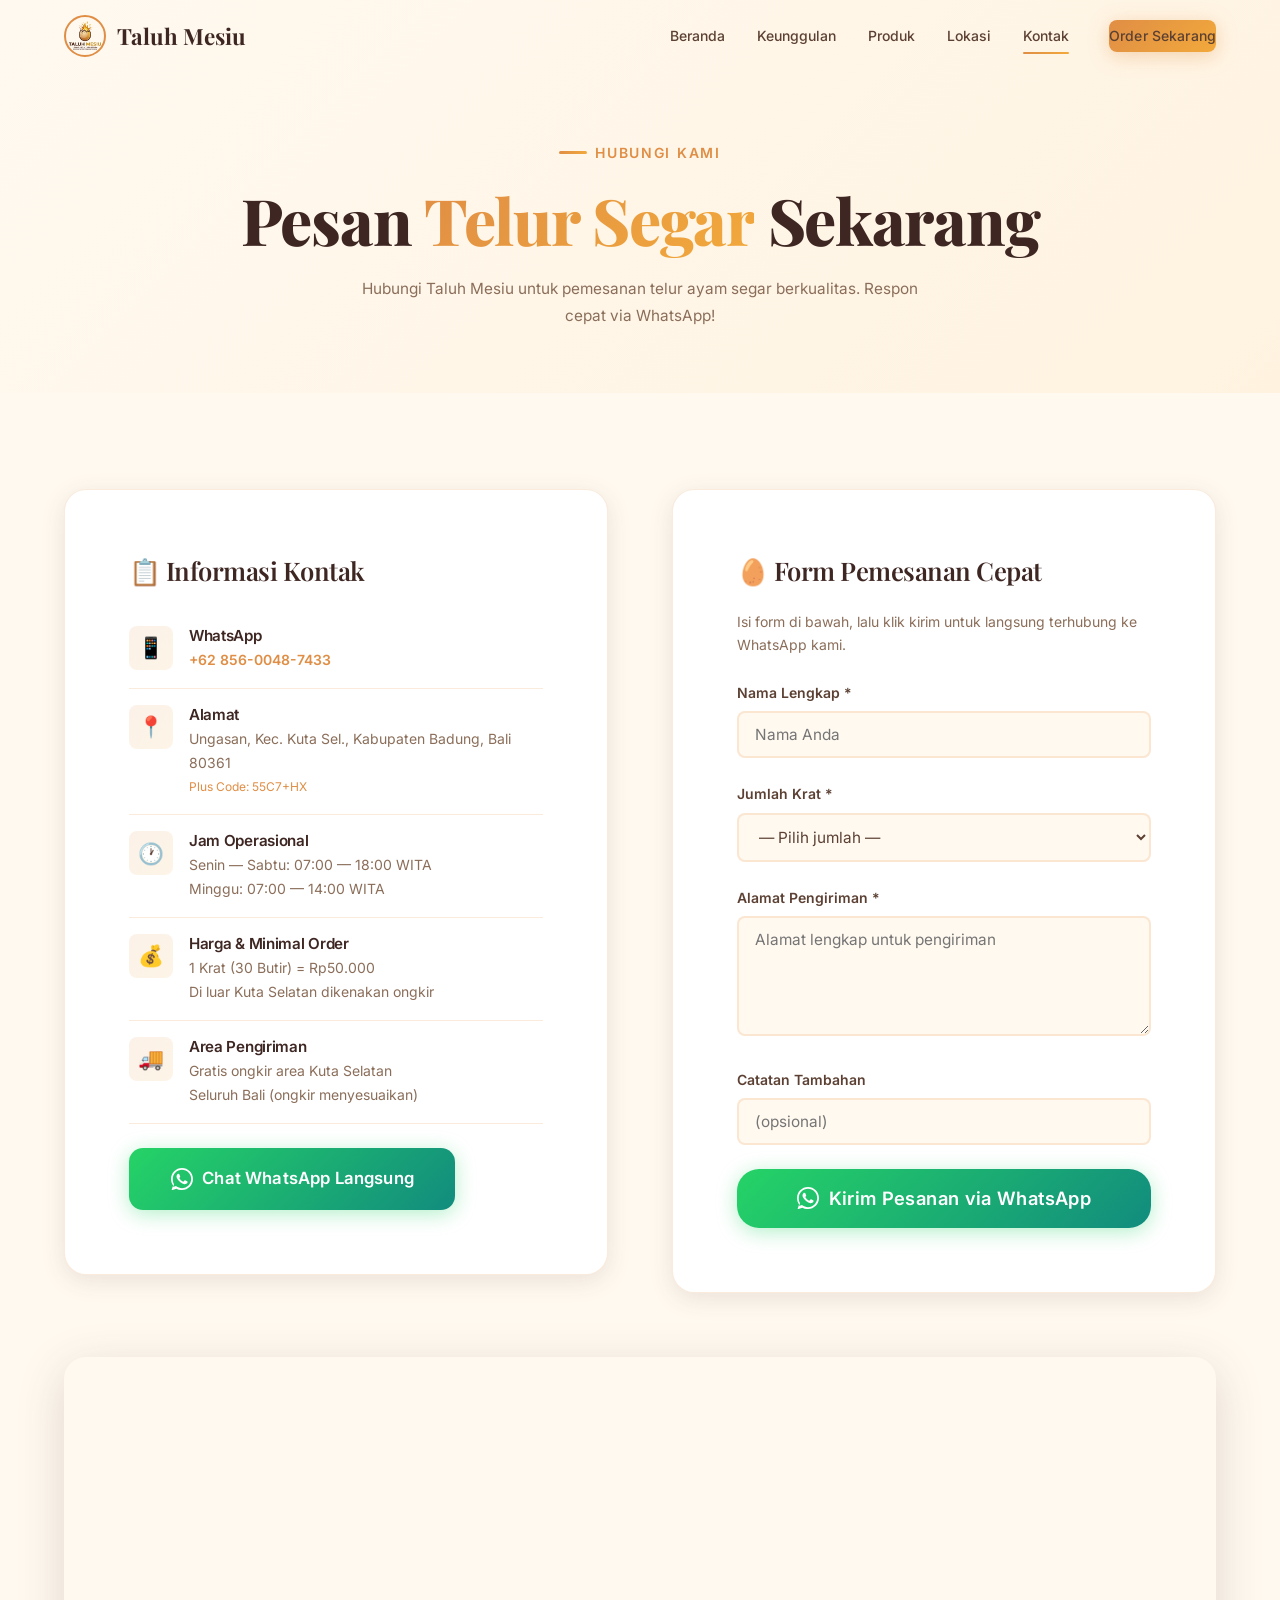
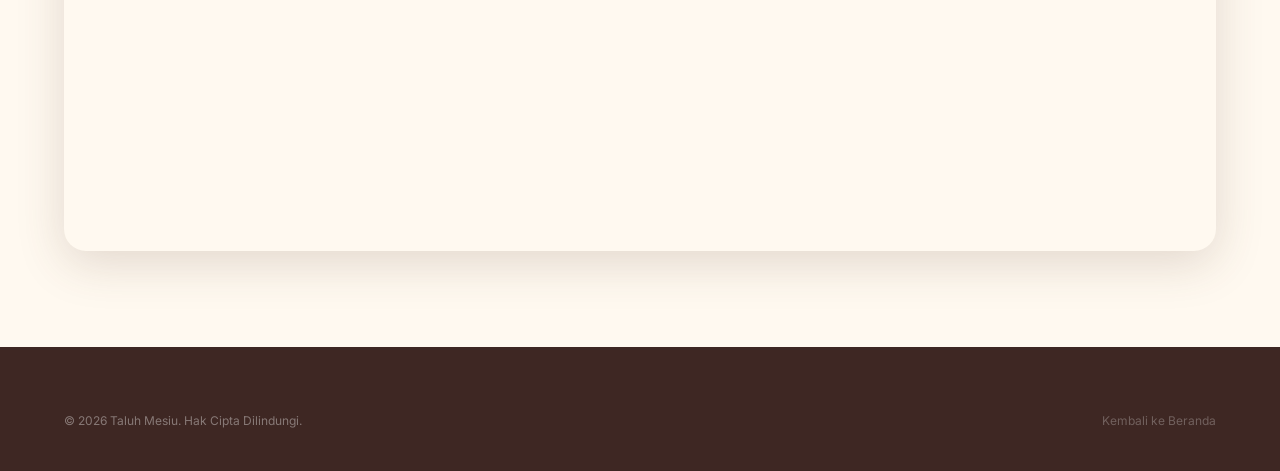
==== public/template/contact_page.html @ 2883cbcc "first commit" ====
<!DOCTYPE html>
<html lang="id" dir="ltr">

<head>
    <meta charset="UTF-8">
    <meta name="viewport" content="width=device-width, initial-scale=1.0">
    <meta http-equiv="X-UA-Compatible" content="IE=edge">

    <title>Kontak Taluh Mesiu — Pesan Telur Segar via WhatsApp | Ungasan, Bali</title>
    <meta name="description"
        content="Hubungi Taluh Mesiu untuk pemesanan telur ayam segar di Ungasan, Kuta Selatan, Bali. Pesan via WhatsApp +62 856-0048-7433. Minimal 1 krat (30 butir) Rp50.000.">
    <meta name="robots" content="index, follow">
    <link rel="canonical" href="https://taluhmesiu.com/public/template/contact_page.html">

    <meta property="og:title" content="Kontak Taluh Mesiu — Pesan Telur Segar via WhatsApp">
    <meta property="og:description"
        content="Hubungi kami via WhatsApp untuk pesan telur segar berkualitas. +62 856-0048-7433.">
    <meta property="og:type" content="website">
    <meta property="og:url" content="https://taluhmesiu.com/public/template/contact_page.html">

    <link rel="icon" type="image/webp" href="../webp/icon_web.webp">
    <link rel="preconnect" href="https://fonts.googleapis.com">
    <link rel="preconnect" href="https://fonts.gstatic.com" crossorigin>
    <link
        href="https://fonts.googleapis.com/css2?family=Inter:wght@400;500;600;700&family=Playfair+Display:wght@600;700;800&display=swap"
        rel="stylesheet">
    <link rel="stylesheet" href="../static/css/style.css">

    <!-- Extra styles for contact page -->
    <style>
        .contact-hero {
            padding: calc(var(--nav-height) + var(--sp-xl)) 0 var(--sp-xl);
            background: linear-gradient(135deg, var(--clr-bg) 0%, var(--clr-bg-alt) 100%);
            text-align: center;
        }

        .contact-grid {
            display: grid;
            grid-template-columns: 1fr 1fr;
            gap: var(--sp-xl);
            align-items: start;
        }

        .contact-card {
            background: var(--clr-white);
            border-radius: var(--radius-lg);
            padding: var(--sp-xl);
            box-shadow: var(--shadow-md);
            border: 1px solid var(--clr-divider);
        }

        .contact-card h3 {
            margin-bottom: var(--sp-md);
            display: flex;
            align-items: center;
            gap: 0.6rem;
        }

        .contact-item {
            display: flex;
            align-items: flex-start;
            gap: var(--sp-sm);
            padding: var(--sp-sm) 0;
            border-bottom: 1px solid var(--clr-divider);
        }

        .contact-item:last-child {
            border-bottom: none;
        }

        .contact-item .ci-icon {
            width: 44px;
            height: 44px;
            border-radius: var(--radius-sm);
            background: linear-gradient(135deg, rgba(224, 142, 69, 0.12), rgba(242, 169, 59, 0.12));
            display: flex;
            align-items: center;
            justify-content: center;
            font-size: 1.3rem;
            flex-shrink: 0;
        }

        .contact-item h4 {
            font-family: var(--ff-body);
            font-size: 0.95rem;
            font-weight: 600;
            margin-bottom: 0.2rem;
        }

        .contact-item p {
            font-size: var(--fs-small);
            color: var(--clr-text-light);
            margin-bottom: 0;
        }

        .contact-form-card {
            background: var(--clr-white);
            border-radius: var(--radius-lg);
            padding: var(--sp-xl);
            box-shadow: var(--shadow-md);
            border: 1px solid var(--clr-divider);
        }

        .form-group {
            margin-bottom: var(--sp-md);
        }

        .form-group label {
            display: block;
            font-weight: 600;
            font-size: var(--fs-small);
            margin-bottom: 0.4rem;
            color: var(--clr-text);
        }

        .form-group input,
        .form-group textarea,
        .form-group select {
            width: 100%;
            padding: 0.75rem 1rem;
            border: 2px solid var(--clr-divider);
            border-radius: var(--radius-sm);
            font-family: var(--ff-body);
            font-size: var(--fs-body);
            color: var(--clr-text);
            background: var(--clr-bg);
            transition: border-color var(--transition-fast);
            outline: none;
        }

        .form-group input:focus,
        .form-group textarea:focus,
        .form-group select:focus {
            border-color: var(--clr-primary);
            box-shadow: 0 0 0 3px rgba(224, 142, 69, 0.15);
        }

        .form-group textarea {
            resize: vertical;
            min-height: 120px;
        }

        /* Honeypot field (anti-spam) */
        .hp-field {
            display: none !important;
        }

        .contact-map-full {
            margin-top: var(--sp-xl);
            border-radius: var(--radius-lg);
            overflow: hidden;
            box-shadow: var(--shadow-lg);
            aspect-ratio: 21 / 9;
        }

        .contact-map-full iframe {
            width: 100%;
            height: 100%;
            border: none;
        }

        @media (max-width: 768px) {
            .contact-grid {
                grid-template-columns: 1fr;
            }

            .contact-map-full {
                aspect-ratio: 16 / 9;
            }
        }
    </style>

    <script type="application/ld+json">
  {
    "@context": "https://schema.org",
    "@type": "ContactPage",
    "name": "Kontak Taluh Mesiu",
    "description": "Halaman kontak untuk pemesanan telur ayam segar dari Taluh Mesiu, Ungasan, Bali.",
    "url": "https://taluhmesiu.com/public/template/contact_page.html",
    "mainEntity": {
      "@type": "Store",
      "name": "Taluh Mesiu",
      "telephone": "+6285600487433",
      "address": {
        "@type": "PostalAddress",
        "streetAddress": "Ungasan",
        "addressLocality": "Kuta Selatan",
        "addressRegion": "Bali",
        "postalCode": "80361",
        "addressCountry": "ID"
      }
    }
  }
  </script>
</head>

<body>

    <!-- ===== NAVIGATION ===== -->
    <nav class="navbar scrolled" id="navbar" aria-label="Navigasi utama">
        <div class="nav-inner">
            <a href="../../index.html" class="nav-brand" aria-label="Taluh Mesiu - Halaman Utama">
                <img src="../webp/icon_logo.webp" alt="Logo Taluh Mesiu" width="42" height="42" loading="eager">
                <span>Taluh Mesiu</span>
            </a>

            <div class="nav-links" id="nav-links" role="menubar">
                <a href="../../index.html" role="menuitem">Beranda</a>
                <a href="../../index.html#keunggulan" role="menuitem">Keunggulan</a>
                <a href="../../index.html#produk" role="menuitem">Produk</a>
                <a href="../../index.html#lokasi" role="menuitem">Lokasi</a>
                <a href="contact_page.html" class="active" role="menuitem">Kontak</a>
                <a href="https://wa.me/6285600487433?text=Halo%20Taluh%20Mesiu%2C%20saya%20mau%20pesan%20telur"
                    target="_blank" rel="noopener noreferrer" class="btn btn-primary btn-sm nav-cta" role="menuitem">
                    Order Sekarang
                </a>
            </div>

            <button class="nav-toggle" id="nav-toggle" aria-label="Toggle menu navigasi" aria-expanded="false">
                <span></span><span></span><span></span>
            </button>
        </div>
    </nav>

    <main>
        <!-- Contact Hero -->
        <section class="contact-hero" aria-labelledby="contact-heading">
            <div class="container">
                <span class="section-label">Hubungi Kami</span>
                <h1 id="contact-heading">Pesan <span class="text-gradient">Telur Segar</span> Sekarang</h1>
                <p style="max-width:560px;margin:var(--sp-sm) auto 0;color:var(--clr-text-light);">Hubungi Taluh Mesiu
                    untuk pemesanan telur ayam segar berkualitas. Respon cepat via WhatsApp!</p>
            </div>
        </section>

        <!-- Contact Content -->
        <section class="section-padding" aria-label="Informasi kontak dan formulir">
            <div class="container">
                <div class="contact-grid">
                    <!-- Info Card -->
                    <div class="contact-card reveal" id="contact-info-card">
                        <h3>📋 Informasi Kontak</h3>

                        <div class="contact-item">
                            <div class="ci-icon" aria-hidden="true">📱</div>
                            <div>
                                <h4>WhatsApp</h4>
                                <p><a href="https://wa.me/6285600487433" target="_blank" rel="noopener noreferrer"
                                        style="color:var(--clr-primary);font-weight:600;">+62 856-0048-7433</a></p>
                            </div>
                        </div>

                        <div class="contact-item">
                            <div class="ci-icon" aria-hidden="true">📍</div>
                            <div>
                                <h4>Alamat</h4>
                                <p>Ungasan, Kec. Kuta Sel., Kabupaten Badung, Bali 80361<br><span
                                        style="font-size:var(--fs-xs);color:var(--clr-primary);">Plus Code:
                                        55C7+HX</span></p>
                            </div>
                        </div>

                        <div class="contact-item">
                            <div class="ci-icon" aria-hidden="true">🕐</div>
                            <div>
                                <h4>Jam Operasional</h4>
                                <p>Senin — Sabtu: 07:00 — 18:00 WITA<br>Minggu: 07:00 — 14:00 WITA</p>
                            </div>
                        </div>

                        <div class="contact-item">
                            <div class="ci-icon" aria-hidden="true">💰</div>
                            <div>
                                <h4>Harga & Minimal Order</h4>
                                <p>1 Krat (30 Butir) = Rp50.000<br>Di luar Kuta Selatan dikenakan ongkir</p>
                            </div>
                        </div>

                        <div class="contact-item">
                            <div class="ci-icon" aria-hidden="true">🚚</div>
                            <div>
                                <h4>Area Pengiriman</h4>
                                <p>Gratis ongkir area Kuta Selatan<br>Seluruh Bali (ongkir menyesuaikan)</p>
                            </div>
                        </div>

                        <div style="margin-top:var(--sp-md);">
                            <a href="https://wa.me/6285600487433?text=Halo%20Taluh%20Mesiu%2C%20saya%20mau%20pesan%20telur.%20Bisa%20info%20ketersediaan%3F"
                                class="btn btn-wa" target="_blank" rel="noopener noreferrer" style="width:100;"
                                id="cta-contact-wa">
                                <svg xmlns="http://www.w3.org/2000/svg" viewBox="0 0 24 24" width="20" height="20"
                                    fill="currentColor" aria-hidden="true">
                                    <path
                                        d="M17.472 14.382c-.297-.149-1.758-.867-2.03-.967-.273-.099-.471-.148-.67.15-.197.297-.767.966-.94 1.164-.173.199-.347.223-.644.075-.297-.15-1.255-.463-2.39-1.475-.883-.788-1.48-1.761-1.653-2.059-.173-.297-.018-.458.13-.606.134-.133.298-.347.446-.52.149-.174.198-.298.298-.497.099-.198.05-.371-.025-.52-.075-.149-.669-1.612-.916-2.207-.242-.579-.487-.5-.669-.51-.173-.008-.371-.01-.57-.01-.198 0-.52.074-.792.372-.272.297-1.04 1.016-1.04 2.479 0 1.462 1.065 2.875 1.213 3.074.149.198 2.096 3.2 5.077 4.487.709.306 1.262.489 1.694.625.712.227 1.36.195 1.871.118.571-.085 1.758-.719 2.006-1.413.248-.694.248-1.289.173-1.413-.074-.124-.272-.198-.57-.347z" />
                                    <path
                                        d="M12 0C5.373 0 0 5.373 0 12c0 2.625.846 5.059 2.284 7.034L.789 23.492a.5.5 0 00.607.607l4.458-1.495A11.952 11.952 0 0012 24c6.627 0 12-5.373 12-12S18.627 0 12 0zm0 22c-2.317 0-4.458-.756-6.195-2.034l-.435-.33-3.1 1.04 1.04-3.1-.33-.435A9.963 9.963 0 012 12C2 6.477 6.477 2 12 2s10 4.477 10 10-4.477 10-10 10z" />
                                </svg>
                                Chat WhatsApp Langsung
                            </a>
                        </div>
                    </div>

                    <!-- Order Form Card -->
                    <div class="contact-form-card reveal" id="contact-form-card">
                        <h3 style="display:flex;align-items:center;gap:0.6rem;margin-bottom:var(--sp-md);">🥚 Form
                            Pemesanan Cepat</h3>
                        <p style="font-size:var(--fs-small);color:var(--clr-text-light);margin-bottom:var(--sp-md);">Isi
                            form di bawah, lalu klik kirim untuk langsung terhubung ke WhatsApp kami.</p>

                        <form id="order-form" novalidate>
                            <div class="form-group">
                                <label for="nama">Nama Lengkap *</label>
                                <input type="text" id="nama" name="nama" required placeholder="Nama Anda"
                                    autocomplete="name" maxlength="100">
                            </div>

                            <div class="form-group">
                                <label for="jumlah">Jumlah Krat *</label>
                                <select id="jumlah" name="jumlah" required>
                                    <option value="">— Pilih jumlah —</option>
                                    <option value="1 Krat (30 butir) - Rp50.000">1 Krat (30 butir) — Rp50.000</option>
                                    <option value="2 Krat (60 butir) - Rp100.000">2 Krat (60 butir) — Rp100.000</option>
                                    <option value="3 Krat (90 butir) - Rp150.000">3 Krat (90 butir) — Rp150.000</option>
                                    <option value="5 Krat (150 butir) - Rp250.000">5 Krat (150 butir) — Rp250.000
                                    </option>
                                    <option value="10+ Krat (Grosir)">10+ Krat (Grosir) — Hubungi untuk harga</option>
                                </select>
                            </div>

                            <div class="form-group">
                                <label for="alamat">Alamat Pengiriman *</label>
                                <textarea id="alamat" name="alamat" required
                                    placeholder="Alamat lengkap untuk pengiriman" maxlength="500"></textarea>
                            </div>

                            <div class="form-group">
                                <label for="catatan">Catatan Tambahan</label>
                                <input type="text" id="catatan" name="catatan" placeholder="(opsional)" maxlength="200">
                            </div>

                            <!-- Honeypot anti-spam -->
                            <div class="hp-field" aria-hidden="true">
                                <label for="website">Website</label>
                                <input type="text" id="website" name="website" tabindex="-1" autocomplete="off">
                            </div>

                            <button type="submit" class="btn btn-wa btn-lg" style="width:100%;" id="cta-form-submit">
                                <svg xmlns="http://www.w3.org/2000/svg" viewBox="0 0 24 24" width="20" height="20"
                                    fill="currentColor" aria-hidden="true">
                                    <path
                                        d="M17.472 14.382c-.297-.149-1.758-.867-2.03-.967-.273-.099-.471-.148-.67.15-.197.297-.767.966-.94 1.164-.173.199-.347.223-.644.075-.297-.15-1.255-.463-2.39-1.475-.883-.788-1.48-1.761-1.653-2.059-.173-.297-.018-.458.13-.606.134-.133.298-.347.446-.52.149-.174.198-.298.298-.497.099-.198.05-.371-.025-.52-.075-.149-.669-1.612-.916-2.207-.242-.579-.487-.5-.669-.51-.173-.008-.371-.01-.57-.01-.198 0-.52.074-.792.372-.272.297-1.04 1.016-1.04 2.479 0 1.462 1.065 2.875 1.213 3.074.149.198 2.096 3.2 5.077 4.487.709.306 1.262.489 1.694.625.712.227 1.36.195 1.871.118.571-.085 1.758-.719 2.006-1.413.248-.694.248-1.289.173-1.413-.074-.124-.272-.198-.57-.347z" />
                                    <path
                                        d="M12 0C5.373 0 0 5.373 0 12c0 2.625.846 5.059 2.284 7.034L.789 23.492a.5.5 0 00.607.607l4.458-1.495A11.952 11.952 0 0012 24c6.627 0 12-5.373 12-12S18.627 0 12 0zm0 22c-2.317 0-4.458-.756-6.195-2.034l-.435-.33-3.1 1.04 1.04-3.1-.33-.435A9.963 9.963 0 012 12C2 6.477 6.477 2 12 2s10 4.477 10 10-4.477 10-10 10z" />
                                </svg>
                                Kirim Pesanan via WhatsApp
                            </button>
                        </form>
                    </div>
                </div>

                <!-- Full-width Map -->
                <div class="contact-map-full reveal" id="contact-map">
                    <iframe
                        src="https://maps.google.com/maps?q=-8.828573070063971,115.16494412948704&z=17&ie=UTF8&iwloc=B&output=embed"
                        width="100%" height="400" style="border:0;" allowfullscreen="" loading="lazy"
                        referrerpolicy="no-referrer-when-downgrade" title="Peta lokasi Taluh Mesiu di Ungasan, Bali">
                    </iframe>
                </div>
            </div>
        </section>
    </main>

    <!-- Footer -->
    <footer class="footer" role="contentinfo">
        <div class="container">
            <div class="footer-bottom" style="border-top:none;padding-top:0;">
                <span>&copy; <span id="current-year">2026</span> Taluh Mesiu. Hak Cipta Dilindungi.</span>
                <span><a href="../../index.html" style="opacity:0.7;">Kembali ke Beranda</a></span>
            </div>
        </div>
    </footer>

    <!-- Back to Top -->
    <button class="back-to-top" id="back-to-top" aria-label="Kembali ke atas">↑</button>

    <!-- Scripts -->
    <script src="../static/js/main.js" defer></script>
    <script>
        // Contact Form → WhatsApp message builder
        document.addEventListener('DOMContentLoaded', () => {
            const form = document.getElementById('order-form');
            if (form) {
                form.addEventListener('submit', (e) => {
                    e.preventDefault();

                    // Honeypot check
                    const hp = document.getElementById('website');
                    if (hp && hp.value) return;

                    const nama = document.getElementById('nama');
                    const jumlah = document.getElementById('jumlah');
                    const alamat = document.getElementById('alamat');
                    const catatan = document.getElementById('catatan');

                    // Basic validation using textContent-safe values
                    if (!nama.value.trim() || !jumlah.value || !alamat.value.trim()) {
                        alert('Mohon lengkapi semua field yang bertanda *');
                        return;
                    }

                    // Sanitize: strip HTML tags
                    const sanitize = (str) => str.replace(/<[^>]*>/g, '').trim();

                    const message = [
                        `Halo Taluh Mesiu! Saya ingin pesan telur:`,
                        ``,
                        `📋 *Nama:* ${sanitize(nama.value)}`,
                        `📦 *Jumlah:* ${sanitize(jumlah.value)}`,
                        `📍 *Alamat:* ${sanitize(alamat.value)}`,
                        catatan.value.trim() ? `📝 *Catatan:* ${sanitize(catatan.value)}` : '',
                        ``,
                        `Mohon konfirmasi ketersediaan dan total biayanya. Terima kasih! 🙏`
                    ].filter(Boolean).join('\n');

                    const waUrl = `https://wa.me/6285600487433?text=${encodeURIComponent(message)}`;
                    window.open(waUrl, '_blank', 'noopener,noreferrer');
                });
            }
        });
    </script>
</body>

</html>
---- public/static/css/style.css ----
/* ============================================
   TALUH MESIU — Design System & Global Styles
   Warm & Appetizing Palette
   ============================================ */

/* ---------- CSS Custom Properties ---------- */
:root {
    /* Primary Palette */
    --clr-primary: #E08E45;
    --clr-primary-dark: #C47A38;
    --clr-primary-light: #F0A85E;
    --clr-accent: #F2A93B;
    --clr-accent-glow: #FFD36E;
    --clr-text: #5C4033;
    --clr-text-light: #8B6E5A;
    --clr-bg: #FFF9F0;
    --clr-bg-alt: #FFF3E0;
    --clr-white: #FFFFFF;
    --clr-dark: #3E2723;
    --clr-success: #66BB6A;
    --clr-overlay: rgba(62, 39, 35, 0.55);
    --clr-glass: rgba(255, 249, 240, 0.72);
    --clr-glass-border: rgba(224, 142, 69, 0.22);
    --clr-shadow: rgba(92, 64, 51, 0.12);
    --clr-divider: rgba(224, 142, 69, 0.18);

    /* Typography */
    --ff-heading: 'Playfair Display', 'Georgia', serif;
    --ff-body: 'Inter', 'Segoe UI', system-ui, sans-serif;
    --fs-hero: clamp(2.4rem, 5vw, 4.2rem);
    --fs-h2: clamp(1.8rem, 3.5vw, 2.8rem);
    --fs-h3: clamp(1.2rem, 2vw, 1.6rem);
    --fs-body: clamp(0.95rem, 1.2vw, 1.1rem);
    --fs-small: 0.875rem;
    --fs-xs: 0.75rem;

    /* Spacing */
    --sp-xs: 0.5rem;
    --sp-sm: 1rem;
    --sp-md: 1.5rem;
    --sp-lg: 2.5rem;
    --sp-xl: 4rem;
    --sp-2xl: 6rem;

    /* Border Radius */
    --radius-sm: 8px;
    --radius-md: 14px;
    --radius-lg: 22px;
    --radius-full: 50%;

    /* Transitions */
    --ease-out: cubic-bezier(0.22, 1, 0.36, 1);
    --ease-bounce: cubic-bezier(0.34, 1.56, 0.64, 1);
    --transition-fast: 220ms var(--ease-out);
    --transition-normal: 380ms var(--ease-out);
    --transition-slow: 600ms var(--ease-out);

    /* Shadows */
    --shadow-sm: 0 2px 8px var(--clr-shadow);
    --shadow-md: 0 6px 24px var(--clr-shadow);
    --shadow-lg: 0 12px 48px rgba(92, 64, 51, 0.18);
    --shadow-glow: 0 0 30px rgba(242, 169, 59, 0.25);

    /* Layout */
    --max-width: 1200px;
    --nav-height: 72px;
}

/* ---------- Reset & Base ---------- */
*,
*::before,
*::after {
    box-sizing: border-box;
    margin: 0;
    padding: 0;
}

html {
    scroll-behavior: smooth;
    -webkit-text-size-adjust: 100%;
    scroll-padding-top: var(--nav-height);
}

body {
    font-family: var(--ff-body);
    font-size: var(--fs-body);
    color: var(--clr-text);
    background: var(--clr-bg);
    line-height: 1.7;
    overflow-x: hidden;
    -webkit-font-smoothing: antialiased;
    -moz-osx-font-smoothing: grayscale;
}

img {
    max-width: 100%;
    height: auto;
    display: block;
}

a {
    color: inherit;
    text-decoration: none;
    transition: color var(--transition-fast);
}

ul,
ol {
    list-style: none;
}

/* ---------- Typography ---------- */
h1,
h2,
h3,
h4 {
    font-family: var(--ff-heading);
    color: var(--clr-dark);
    line-height: 1.25;
    letter-spacing: -0.02em;
}

h1 {
    font-size: var(--fs-hero);
    font-weight: 800;
}

h2 {
    font-size: var(--fs-h2);
    font-weight: 700;
}

h3 {
    font-size: var(--fs-h3);
    font-weight: 600;
}

p {
    margin-bottom: var(--sp-sm);
}

.text-gradient {
    background: linear-gradient(135deg, var(--clr-primary) 0%, var(--clr-accent) 100%);
    -webkit-background-clip: text;
    -webkit-text-fill-color: transparent;
    background-clip: text;
}

/* ---------- Utility ---------- */
.container {
    width: 100%;
    max-width: var(--max-width);
    margin: 0 auto;
    padding: 0 var(--sp-md);
}

.section-padding {
    padding: var(--sp-2xl) 0;
}

.section-label {
    display: inline-flex;
    align-items: center;
    gap: 0.5rem;
    font-size: var(--fs-small);
    font-weight: 600;
    color: var(--clr-primary);
    text-transform: uppercase;
    letter-spacing: 0.12em;
    margin-bottom: var(--sp-sm);
}

.section-label::before {
    content: '';
    display: inline-block;
    width: 28px;
    height: 3px;
    background: linear-gradient(90deg, var(--clr-primary), var(--clr-accent));
    border-radius: 4px;
}

.section-header {
    text-align: center;
    margin-bottom: var(--sp-xl);
}

.section-header p {
    max-width: 560px;
    margin: var(--sp-sm) auto 0;
    color: var(--clr-text-light);
    font-size: var(--fs-body);
}

.sr-only {
    position: absolute;
    width: 1px;
    height: 1px;
    overflow: hidden;
    clip: rect(0, 0, 0, 0);
    border: 0;
}

/* ---------- Buttons ---------- */
.btn {
    display: inline-flex;
    align-items: center;
    justify-content: center;
    gap: 0.6rem;
    font-family: var(--ff-body);
    font-size: var(--fs-body);
    font-weight: 600;
    border: none;
    border-radius: var(--radius-md);
    cursor: pointer;
    transition: all var(--transition-normal);
    padding: 0.9rem 2.2rem;
    position: relative;
    overflow: hidden;
    letter-spacing: 0.01em;
    text-align: center;
    -webkit-tap-highlight-color: transparent;
    user-select: none;
}

/* Shine overlay on hover */
.btn::after {
    content: '';
    position: absolute;
    inset: 0;
    background: linear-gradient(135deg, rgba(255, 255, 255, 0.22) 0%, transparent 50%);
    opacity: 0;
    transition: opacity var(--transition-fast);
}

.btn:hover::after {
    opacity: 1;
}

/* Ripple on click */
.btn::before {
    content: '';
    position: absolute;
    width: 0;
    height: 0;
    top: 50%;
    left: 50%;
    background: rgba(255, 255, 255, 0.25);
    border-radius: 50%;
    transform: translate(-50%, -50%);
    transition: width 0.5s ease, height 0.5s ease, opacity 0.5s ease;
    opacity: 0;
    pointer-events: none;
}

.btn:active::before {
    width: 300px;
    height: 300px;
    opacity: 1;
    transition: 0s;
}

/* Focus visible for accessibility */
.btn:focus-visible {
    outline: 3px solid var(--clr-accent-glow);
    outline-offset: 3px;
}

/* Icon bounce on hover */
.btn:hover svg,
.btn:hover .btn-icon {
    animation: btn-icon-bounce 0.4s var(--ease-bounce);
}

@keyframes btn-icon-bounce {
    0% {
        transform: scale(1);
    }

    40% {
        transform: scale(1.2);
    }

    100% {
        transform: scale(1);
    }
}

/* Primary */
.btn-primary {
    background: linear-gradient(135deg, var(--clr-primary) 0%, var(--clr-accent) 100%);
    color: var(--clr-white);
    box-shadow: 0 4px 20px rgba(224, 142, 69, 0.35);
}

.btn-primary:hover {
    transform: translateY(-3px) scale(1.02);
    box-shadow: 0 10px 36px rgba(224, 142, 69, 0.5);
    filter: brightness(1.05);
}

.btn-primary:active {
    transform: translateY(-1px) scale(0.98);
    box-shadow: 0 4px 16px rgba(224, 142, 69, 0.3);
}

/* Outline */
.btn-outline {
    background: transparent;
    color: var(--clr-primary);
    border: 2px solid var(--clr-primary);
}

.btn-outline:hover {
    background: var(--clr-primary);
    color: var(--clr-white);
    transform: translateY(-3px) scale(1.02);
    box-shadow: 0 8px 28px rgba(224, 142, 69, 0.3);
}

.btn-outline:active {
    transform: translateY(-1px) scale(0.98);
}

/* WhatsApp */
.btn-wa {
    background: linear-gradient(135deg, #25D366 0%, #128C7E 100%);
    color: var(--clr-white);
    box-shadow: 0 4px 20px rgba(37, 211, 102, 0.35);
    padding: 1.05rem 2.6rem;
    font-size: 1.05rem;
}

.btn-wa:hover {
    transform: translateY(-3px) scale(1.02);
    box-shadow: 0 10px 40px rgba(37, 211, 102, 0.5);
    filter: brightness(1.08);
}

.btn-wa:active {
    transform: translateY(-1px) scale(0.98);
    box-shadow: 0 4px 16px rgba(37, 211, 102, 0.3);
}

.btn-wa svg {
    width: 22px;
    height: 22px;
    flex-shrink: 0;
}

/* Google Maps / Directions */
.btn-maps {
    background: linear-gradient(135deg, #4285F4 0%, #34A853 100%);
    color: var(--clr-white);
    box-shadow: 0 4px 20px rgba(66, 133, 244, 0.3);
}

.btn-maps:hover {
    transform: translateY(-3px) scale(1.02);
    box-shadow: 0 10px 36px rgba(66, 133, 244, 0.45);
    filter: brightness(1.05);
}

.btn-maps:active {
    transform: translateY(-1px) scale(0.98);
}

/* Sizes */
.btn-sm {
    padding: 0.65rem 1.5rem;
    font-size: var(--fs-small);
    border-radius: var(--radius-sm);
}

.btn-lg {
    padding: 1.15rem 3rem;
    font-size: 1.15rem;
    border-radius: var(--radius-lg);
    letter-spacing: 0.02em;
}

/* ---------- Navigation ---------- */
.navbar {
    position: fixed;
    top: 0;
    left: 0;
    right: 0;
    height: var(--nav-height);
    z-index: 1000;
    transition: all var(--transition-normal);
}

.navbar.scrolled {
    background: var(--clr-glass);
    backdrop-filter: blur(16px) saturate(1.6);
    -webkit-backdrop-filter: blur(16px) saturate(1.6);
    box-shadow: 0 1px 12px var(--clr-shadow);
    border-bottom: 1px solid var(--clr-glass-border);
}

.nav-inner {
    display: flex;
    align-items: center;
    justify-content: space-between;
    height: 100%;
    max-width: var(--max-width);
    margin: 0 auto;
    padding: 0 var(--sp-md);
}

.nav-brand {
    display: flex;
    align-items: center;
    gap: 0.7rem;
    z-index: 1001;
}

.nav-brand img {
    width: 42px;
    height: 42px;
    border-radius: var(--radius-full);
    object-fit: cover;
    border: 2px solid var(--clr-primary);
}

.nav-brand span {
    font-family: var(--ff-heading);
    font-size: 1.4rem;
    font-weight: 700;
    color: var(--clr-dark);
}

.nav-links {
    display: flex;
    align-items: center;
    gap: 2rem;
}

.nav-links a {
    font-weight: 500;
    font-size: var(--fs-small);
    color: var(--clr-text);
    position: relative;
    padding: 0.25rem 0;
}

.nav-links a::after {
    content: '';
    position: absolute;
    bottom: -2px;
    left: 0;
    width: 0;
    height: 2px;
    background: linear-gradient(90deg, var(--clr-primary), var(--clr-accent));
    border-radius: 2px;
    transition: width var(--transition-normal);
}

.nav-links a:hover::after,
.nav-links a.active::after {
    width: 100%;
}

.nav-links a:hover {
    color: var(--clr-primary);
}

.nav-cta {
    margin-left: 0.5rem;
}

/* Mobile Nav Toggle */
.nav-toggle {
    display: none;
    flex-direction: column;
    gap: 5px;
    background: none;
    border: none;
    cursor: pointer;
    padding: 6px;
    z-index: 1001;
}

.nav-toggle span {
    display: block;
    width: 26px;
    height: 2.5px;
    background: var(--clr-dark);
    border-radius: 4px;
    transition: all var(--transition-fast);
    transform-origin: center;
}

.nav-toggle.active span:nth-child(1) {
    transform: rotate(45deg) translate(5px, 5px);
}

.nav-toggle.active span:nth-child(2) {
    opacity: 0;
}

.nav-toggle.active span:nth-child(3) {
    transform: rotate(-45deg) translate(5px, -5px);
}

/* ---------- Hero Section ---------- */
.hero {
    position: relative;
    min-height: 100vh;
    display: flex;
    align-items: center;
    overflow: hidden;
    background: linear-gradient(135deg, var(--clr-bg) 0%, var(--clr-bg-alt) 50%, #FFE8CC 100%);
}

.hero-bg-pattern {
    position: absolute;
    inset: 0;
    opacity: 0.04;
    background-image: radial-gradient(circle at 20% 30%, var(--clr-primary) 1px, transparent 1px),
        radial-gradient(circle at 80% 70%, var(--clr-accent) 1px, transparent 1px);
    background-size: 60px 60px, 80px 80px;
    pointer-events: none;
}

.hero-floating-egg {
    position: absolute;
    border-radius: var(--radius-full);
    background: linear-gradient(135deg, var(--clr-accent-glow) 0%, var(--clr-primary-light) 100%);
    opacity: 0.08;
    animation: float-egg 8s ease-in-out infinite;
    pointer-events: none;
}

.hero-floating-egg:nth-child(2) {
    width: 200px;
    height: 260px;
    top: 10%;
    right: 8%;
    animation-delay: -2s;
    animation-duration: 10s;
}

.hero-floating-egg:nth-child(3) {
    width: 120px;
    height: 160px;
    bottom: 15%;
    left: 5%;
    animation-delay: -4s;
    animation-duration: 12s;
}

@keyframes float-egg {

    0%,
    100% {
        transform: translateY(0) rotate(0deg);
    }

    33% {
        transform: translateY(-20px) rotate(3deg);
    }

    66% {
        transform: translateY(10px) rotate(-2deg);
    }
}

.hero .container {
    display: grid;
    grid-template-columns: 1fr 1fr;
    gap: var(--sp-xl);
    align-items: center;
    position: relative;
    z-index: 2;
    padding-top: var(--nav-height);
}

.hero-content {
    padding: var(--sp-lg) 0;
}

.hero-badge {
    display: inline-flex;
    align-items: center;
    gap: 0.5rem;
    background: var(--clr-glass);
    border: 1px solid var(--clr-glass-border);
    border-radius: 50px;
    padding: 0.45rem 1.2rem;
    font-size: var(--fs-small);
    font-weight: 500;
    color: var(--clr-primary-dark);
    margin-bottom: var(--sp-md);
    backdrop-filter: blur(8px);
    animation: fadeInUp 0.8s var(--ease-out) both;
}

.hero-badge .badge-dot {
    width: 8px;
    height: 8px;
    border-radius: 50%;
    background: var(--clr-success);
    animation: pulse-dot 2s ease-in-out infinite;
}

@keyframes pulse-dot {

    0%,
    100% {
        opacity: 1;
        transform: scale(1);
    }

    50% {
        opacity: 0.5;
        transform: scale(1.3);
    }
}

.hero h1 {
    margin-bottom: var(--sp-md);
    animation: fadeInUp 0.8s 0.1s var(--ease-out) both;
}

.hero-desc {
    font-size: 1.1rem;
    color: var(--clr-text-light);
    margin-bottom: var(--sp-lg);
    max-width: 480px;
    animation: fadeInUp 0.8s 0.2s var(--ease-out) both;
}

.hero-actions {
    display: flex;
    flex-wrap: wrap;
    gap: var(--sp-sm);
    margin-bottom: var(--sp-lg);
    animation: fadeInUp 0.8s 0.3s var(--ease-out) both;
}

.hero-stats {
    display: flex;
    gap: var(--sp-lg);
    animation: fadeInUp 0.8s 0.4s var(--ease-out) both;
}

.hero-stat {
    text-align: left;
}

.hero-stat .stat-number {
    font-family: var(--ff-heading);
    font-size: 1.8rem;
    font-weight: 800;
    color: var(--clr-primary);
    line-height: 1;
}

.hero-stat .stat-label {
    font-size: var(--fs-xs);
    color: var(--clr-text-light);
    text-transform: uppercase;
    letter-spacing: 0.08em;
    margin-top: 0.2rem;
}

/* Hero Image */
.hero-visual {
    position: relative;
    animation: fadeInRight 1s 0.3s var(--ease-out) both;
}

.hero-img-wrapper {
    position: relative;
    border-radius: var(--radius-lg);
    overflow: hidden;
    box-shadow: var(--shadow-lg);
}

.hero-img-wrapper::before {
    content: '';
    position: absolute;
    inset: 0;
    background: linear-gradient(180deg, transparent 60%, rgba(62, 39, 35, 0.15) 100%);
    z-index: 1;
    pointer-events: none;
}

.hero-img-wrapper img {
    width: 100%;
    aspect-ratio: 4 / 5;
    object-fit: cover;
    transition: transform var(--transition-slow);
}

.hero-img-wrapper:hover img {
    transform: scale(1.03);
}

.hero-img-badge {
    position: absolute;
    bottom: var(--sp-md);
    left: var(--sp-md);
    right: var(--sp-md);
    z-index: 2;
    background: var(--clr-glass);
    backdrop-filter: blur(12px);
    -webkit-backdrop-filter: blur(12px);
    border: 1px solid var(--clr-glass-border);
    border-radius: var(--radius-md);
    padding: var(--sp-sm) var(--sp-md);
    display: flex;
    align-items: center;
    gap: var(--sp-sm);
}

.hero-img-badge .badge-icon {
    width: 42px;
    height: 42px;
    border-radius: var(--radius-sm);
    background: linear-gradient(135deg, var(--clr-primary), var(--clr-accent));
    display: flex;
    align-items: center;
    justify-content: center;
    font-size: 1.3rem;
    flex-shrink: 0;
}

.hero-img-badge .badge-text {
    font-size: var(--fs-small);
    font-weight: 600;
    color: var(--clr-dark);
    line-height: 1.3;
}

.hero-img-badge .badge-text small {
    display: block;
    font-weight: 400;
    color: var(--clr-text-light);
    font-size: var(--fs-xs);
}

/* ---------- Keunggulan / Features Section ---------- */
.features {
    background: var(--clr-white);
    position: relative;
}

.features::before {
    content: '';
    position: absolute;
    top: 0;
    left: 0;
    right: 0;
    height: 1px;
    background: linear-gradient(90deg, transparent, var(--clr-divider), transparent);
}

.features-grid {
    display: grid;
    grid-template-columns: repeat(auto-fit, minmax(260px, 1fr));
    gap: var(--sp-lg);
}

.feature-card {
    position: relative;
    background: var(--clr-bg);
    border-radius: var(--radius-md);
    padding: var(--sp-lg);
    border: 1px solid transparent;
    transition: all var(--transition-normal);
    overflow: hidden;
}

.feature-card::before {
    content: '';
    position: absolute;
    top: 0;
    left: 0;
    right: 0;
    height: 3px;
    background: linear-gradient(90deg, var(--clr-primary), var(--clr-accent));
    transform: scaleX(0);
    transform-origin: left;
    transition: transform var(--transition-normal);
}

.feature-card:hover::before {
    transform: scaleX(1);
}

.feature-card:hover {
    border-color: var(--clr-glass-border);
    box-shadow: var(--shadow-md);
    transform: translateY(-4px);
}

.feature-icon {
    width: 56px;
    height: 56px;
    border-radius: var(--radius-sm);
    background: linear-gradient(135deg, rgba(224, 142, 69, 0.12) 0%, rgba(242, 169, 59, 0.12) 100%);
    display: flex;
    align-items: center;
    justify-content: center;
    font-size: 1.6rem;
    margin-bottom: var(--sp-md);
    transition: transform var(--transition-normal);
}

.feature-card:hover .feature-icon {
    transform: scale(1.1) rotate(-5deg);
}

.feature-card h3 {
    margin-bottom: var(--sp-xs);
    font-size: 1.15rem;
}

.feature-card p {
    color: var(--clr-text-light);
    font-size: var(--fs-small);
    margin-bottom: 0;
}

/* ---------- Produk / Product Section ---------- */
.products {
    background: linear-gradient(180deg, var(--clr-bg) 0%, var(--clr-bg-alt) 100%);
}

.product-showcase {
    display: grid;
    grid-template-columns: 1fr 1fr;
    gap: var(--sp-xl);
    align-items: center;
}

.product-image {
    position: relative;
    border-radius: var(--radius-lg);
    overflow: hidden;
    box-shadow: var(--shadow-lg);
}

.product-image img {
    width: 100%;
    aspect-ratio: 1 / 1;
    object-fit: cover;
    transition: transform var(--transition-slow);
}

.product-image:hover img {
    transform: scale(1.04);
}

.product-image .price-tag {
    position: absolute;
    top: var(--sp-md);
    right: var(--sp-md);
    background: linear-gradient(135deg, var(--clr-primary), var(--clr-accent));
    color: var(--clr-white);
    padding: 0.6rem 1.2rem;
    border-radius: 50px;
    font-weight: 700;
    font-size: 1rem;
    box-shadow: var(--shadow-md);
}

.product-details h2 {
    margin-bottom: var(--sp-md);
}

.product-info-list {
    margin: var(--sp-md) 0 var(--sp-lg);
}

.product-info-item {
    display: flex;
    align-items: flex-start;
    gap: var(--sp-sm);
    padding: var(--sp-sm) 0;
    border-bottom: 1px solid var(--clr-divider);
}

.product-info-item:last-child {
    border-bottom: none;
}

.product-info-item .info-icon {
    width: 36px;
    height: 36px;
    border-radius: var(--radius-sm);
    background: rgba(224, 142, 69, 0.1);
    display: flex;
    align-items: center;
    justify-content: center;
    font-size: 1.1rem;
    flex-shrink: 0;
    margin-top: 2px;
}

.product-info-item .info-text h3 {
    font-size: 0.95rem;
    font-family: var(--ff-body);
    font-weight: 600;
    margin-bottom: 0.15rem;
}

.product-info-item .info-text p {
    font-size: var(--fs-small);
    color: var(--clr-text-light);
    margin-bottom: 0;
}

/* Product Variants Grid */
.product-variants {
    display: grid;
    grid-template-columns: repeat(auto-fit, minmax(220px, 1fr));
    gap: var(--sp-md);
    margin-top: var(--sp-xl);
}

.variant-card {
    background: var(--clr-white);
    border-radius: var(--radius-md);
    padding: var(--sp-md);
    text-align: center;
    border: 1px solid var(--clr-divider);
    transition: all var(--transition-normal);
}

.variant-card:hover {
    border-color: var(--clr-primary);
    box-shadow: var(--shadow-md);
    transform: translateY(-3px);
}

.variant-card .variant-emoji {
    font-size: 2.4rem;
    margin-bottom: var(--sp-xs);
}

.variant-card h3 {
    font-size: 1.05rem;
    margin-bottom: 0.3rem;
}

.variant-card .variant-price {
    font-weight: 700;
    color: var(--clr-primary);
    font-size: 1.15rem;
}

.variant-card .variant-desc {
    font-size: var(--fs-xs);
    color: var(--clr-text-light);
    margin-top: 0.3rem;
    margin-bottom: 0;
}

/* ---------- Testimoni Section ---------- */
.testimonials {
    position: relative;
    background: var(--clr-dark);
    color: var(--clr-white);
    overflow: hidden;
}

.testimonials::before {
    content: '';
    position: absolute;
    inset: 0;
    background: url('../../../public/webp/testimonial_bg.png') center/cover no-repeat;
    opacity: 0.12;
    pointer-events: none;
}

.testimonials .section-header h2,
.testimonials .section-header p {
    color: var(--clr-white);
}

.testimonials .section-header p {
    opacity: 0.7;
}

.testimonials .section-label {
    color: var(--clr-accent-glow);
}

.testimonial-grid {
    display: grid;
    grid-template-columns: repeat(auto-fit, minmax(300px, 1fr));
    gap: var(--sp-md);
    position: relative;
    z-index: 2;
}

.testimonial-card {
    background: rgba(255, 255, 255, 0.08);
    backdrop-filter: blur(12px);
    -webkit-backdrop-filter: blur(12px);
    border: 1px solid rgba(255, 255, 255, 0.1);
    border-radius: var(--radius-md);
    padding: var(--sp-lg);
    transition: all var(--transition-normal);
}

.testimonial-card:hover {
    background: rgba(255, 255, 255, 0.12);
    transform: translateY(-3px);
}

.testimonial-stars {
    display: flex;
    gap: 3px;
    margin-bottom: var(--sp-sm);
    color: var(--clr-accent-glow);
    font-size: 1rem;
}

.testimonial-card blockquote {
    font-style: italic;
    font-size: var(--fs-body);
    line-height: 1.7;
    margin-bottom: var(--sp-md);
    color: rgba(255, 255, 255, 0.9);
}

.testimonial-author {
    display: flex;
    align-items: center;
    gap: var(--sp-sm);
}

.testimonial-avatar {
    width: 44px;
    height: 44px;
    border-radius: var(--radius-full);
    background: linear-gradient(135deg, var(--clr-primary), var(--clr-accent));
    display: flex;
    align-items: center;
    justify-content: center;
    font-size: 1.2rem;
    font-weight: 700;
    color: var(--clr-white);
    flex-shrink: 0;
}

.testimonial-author-info .author-name {
    font-weight: 600;
    font-size: var(--fs-small);
}

.testimonial-author-info .author-role {
    font-size: var(--fs-xs);
    opacity: 0.6;
}

/* ---------- Lokasi / Location Section ---------- */
.location {
    background: var(--clr-white);
}

.location-grid {
    display: grid;
    grid-template-columns: 1fr 1fr;
    gap: var(--sp-xl);
    align-items: start;
}

.map-wrapper {
    border-radius: var(--radius-lg);
    overflow: hidden;
    box-shadow: var(--shadow-lg);
    border: 3px solid var(--clr-bg);
    aspect-ratio: 4 / 3;
}

.map-wrapper iframe {
    width: 100%;
    height: 100%;
    border: none;
}

.location-info {
    padding: var(--sp-md) 0;
}

.location-info h2 {
    margin-bottom: var(--sp-md);
}

.location-detail {
    display: flex;
    align-items: flex-start;
    gap: var(--sp-sm);
    padding: var(--sp-sm) 0;
}

.location-detail .loc-icon {
    width: 40px;
    height: 40px;
    border-radius: var(--radius-sm);
    background: linear-gradient(135deg, rgba(224, 142, 69, 0.12), rgba(242, 169, 59, 0.12));
    display: flex;
    align-items: center;
    justify-content: center;
    font-size: 1.2rem;
    flex-shrink: 0;
}

.location-detail .loc-text h3 {
    font-family: var(--ff-body);
    font-weight: 600;
    font-size: 0.95rem;
    margin-bottom: 0.15rem;
}

.location-detail .loc-text p {
    font-size: var(--fs-small);
    color: var(--clr-text-light);
    margin-bottom: 0;
}

.location-hours {
    margin-top: var(--sp-md);
    background: var(--clr-bg);
    border-radius: var(--radius-md);
    padding: var(--sp-md);
}

.location-hours h3 {
    font-family: var(--ff-body);
    font-weight: 600;
    font-size: 1rem;
    margin-bottom: var(--sp-sm);
    display: flex;
    align-items: center;
    gap: 0.5rem;
}

.hours-row {
    display: flex;
    justify-content: space-between;
    padding: 0.4rem 0;
    font-size: var(--fs-small);
    border-bottom: 1px dashed var(--clr-divider);
}

.hours-row:last-child {
    border-bottom: none;
}

.hours-row .day {
    font-weight: 500;
}

.hours-row .time {
    color: var(--clr-text-light);
}

/* ---------- CTA Banner ---------- */
.cta-banner {
    background: linear-gradient(135deg, var(--clr-primary) 0%, var(--clr-accent) 50%, var(--clr-primary-dark) 100%);
    background-size: 200% 200%;
    animation: gradient-flow 6s ease infinite;
    text-align: center;
    color: var(--clr-white);
    padding: var(--sp-xl) 0;
    position: relative;
    overflow: hidden;
}

@keyframes gradient-flow {
    0% {
        background-position: 0% 50%;
    }

    50% {
        background-position: 100% 50%;
    }

    100% {
        background-position: 0% 50%;
    }
}

.cta-banner::before {
    content: '';
    position: absolute;
    inset: 0;
    background-image: radial-gradient(circle at 30% 50%, rgba(255, 255, 255, 0.1) 0%, transparent 50%);
    pointer-events: none;
}

.cta-banner h2 {
    color: var(--clr-white);
    margin-bottom: var(--sp-sm);
}

.cta-banner p {
    opacity: 0.9;
    max-width: 500px;
    margin: 0 auto var(--sp-lg);
}

.cta-banner .btn {
    background: var(--clr-white);
    color: var(--clr-primary-dark);
    font-weight: 700;
}

.cta-banner .btn:hover {
    transform: translateY(-3px);
    box-shadow: 0 8px 32px rgba(0, 0, 0, 0.2);
}

/* ---------- Footer ---------- */
.footer {
    background: var(--clr-dark);
    color: rgba(255, 255, 255, 0.75);
    padding: var(--sp-xl) 0 var(--sp-lg);
}

.footer-grid {
    display: grid;
    grid-template-columns: 2fr 1fr 1fr 1fr;
    gap: var(--sp-xl);
    margin-bottom: var(--sp-xl);
}

.footer-brand img {
    width: 48px;
    height: 48px;
    border-radius: var(--radius-full);
    border: 2px solid var(--clr-primary);
    margin-bottom: var(--sp-sm);
}

.footer-brand h3 {
    font-size: 1.3rem;
    color: var(--clr-white);
    margin-bottom: var(--sp-xs);
}

.footer-brand p {
    font-size: var(--fs-small);
    line-height: 1.6;
    opacity: 0.7;
}

.footer-col h4 {
    color: var(--clr-white);
    font-family: var(--ff-body);
    font-size: var(--fs-small);
    font-weight: 600;
    text-transform: uppercase;
    letter-spacing: 0.1em;
    margin-bottom: var(--sp-md);
}

.footer-col a {
    display: block;
    font-size: var(--fs-small);
    padding: 0.3rem 0;
    opacity: 0.7;
    transition: all var(--transition-fast);
}

.footer-col a:hover {
    opacity: 1;
    color: var(--clr-accent);
    transform: translateX(4px);
}

.footer-social {
    display: flex;
    gap: var(--sp-sm);
    margin-top: var(--sp-md);
}

.footer-social a {
    width: 38px;
    height: 38px;
    border-radius: var(--radius-sm);
    background: rgba(255, 255, 255, 0.08);
    display: flex;
    align-items: center;
    justify-content: center;
    font-size: 1.1rem;
    transition: all var(--transition-fast);
    opacity: 1;
    padding: 0;
}

.footer-social a:hover {
    background: var(--clr-primary);
    transform: translateY(-3px) translateX(0);
}

.footer-bottom {
    border-top: 1px solid rgba(255, 255, 255, 0.1);
    padding-top: var(--sp-md);
    display: flex;
    justify-content: space-between;
    align-items: center;
    font-size: var(--fs-xs);
    opacity: 0.5;
}

/* ---------- Scroll Animations ---------- */
.reveal {
    opacity: 0;
    transform: translateY(30px);
    transition: opacity 0.7s var(--ease-out), transform 0.7s var(--ease-out);
}

.reveal.visible {
    opacity: 1;
    transform: translateY(0);
}

.reveal-delay-1 {
    transition-delay: 0.1s;
}

.reveal-delay-2 {
    transition-delay: 0.2s;
}

.reveal-delay-3 {
    transition-delay: 0.3s;
}

.reveal-delay-4 {
    transition-delay: 0.4s;
}

@keyframes fadeInUp {
    from {
        opacity: 0;
        transform: translateY(24px);
    }

    to {
        opacity: 1;
        transform: translateY(0);
    }
}

@keyframes fadeInRight {
    from {
        opacity: 0;
        transform: translateX(40px);
    }

    to {
        opacity: 1;
        transform: translateX(0);
    }
}

/* ---------- Back to Top ---------- */
.back-to-top {
    position: fixed;
    bottom: var(--sp-lg);
    right: var(--sp-lg);
    width: 48px;
    height: 48px;
    border-radius: var(--radius-full);
    background: linear-gradient(135deg, var(--clr-primary), var(--clr-accent));
    color: var(--clr-white);
    border: none;
    cursor: pointer;
    display: flex;
    align-items: center;
    justify-content: center;
    font-size: 1.2rem;
    box-shadow: var(--shadow-md);
    opacity: 0;
    pointer-events: none;
    transform: translateY(12px);
    transition: all var(--transition-normal);
    z-index: 999;
}

.back-to-top.visible {
    opacity: 1;
    pointer-events: auto;
    transform: translateY(0);
}

.back-to-top:hover {
    transform: translateY(-4px);
    box-shadow: var(--shadow-glow);
}

/* ---------- WA Floating Button ---------- */
.wa-float {
    position: fixed;
    bottom: var(--sp-lg);
    left: var(--sp-lg);
    z-index: 998;
    animation: fadeInUp 1s 1s var(--ease-out) both;
}

.wa-float a {
    display: flex;
    align-items: center;
    gap: 0.7rem;
    background: linear-gradient(135deg, #25D366, #128C7E);
    color: var(--clr-white);
    padding: 0.8rem 1.4rem;
    border-radius: 50px;
    font-weight: 600;
    font-size: var(--fs-small);
    box-shadow: 0 4px 20px rgba(37, 211, 102, 0.4);
    transition: all var(--transition-normal);
}

.wa-float a:hover {
    transform: translateY(-3px) scale(1.03);
    box-shadow: 0 8px 32px rgba(37, 211, 102, 0.5);
}

.wa-float svg {
    width: 24px;
    height: 24px;
    flex-shrink: 0;
}

.wa-pulse {
    position: absolute;
    inset: -4px;
    border-radius: 50px;
    border: 2px solid #25D366;
    animation: wa-ring 2s ease-in-out infinite;
    pointer-events: none;
}

@keyframes wa-ring {
    0% {
        transform: scale(1);
        opacity: 0.6;
    }

    100% {
        transform: scale(1.2);
        opacity: 0;
    }
}

/* ---------- Loading / Preloader ---------- */
.preloader {
    position: fixed;
    inset: 0;
    background: var(--clr-bg);
    display: flex;
    flex-direction: column;
    align-items: center;
    justify-content: center;
    z-index: 9999;
    transition: opacity 0.5s, visibility 0.5s;
}

.preloader.hidden {
    opacity: 0;
    visibility: hidden;
}

.preloader-egg {
    width: 50px;
    height: 65px;
    background: linear-gradient(180deg, #F5E6D3 0%, var(--clr-primary-light) 100%);
    border-radius: 50% 50% 50% 50% / 60% 60% 40% 40%;
    animation: egg-bounce 0.8s ease-in-out infinite alternate;
    box-shadow: var(--shadow-md);
}

@keyframes egg-bounce {
    from {
        transform: translateY(0);
    }

    to {
        transform: translateY(-16px);
    }
}

.preloader-text {
    margin-top: var(--sp-sm);
    font-family: var(--ff-heading);
    font-size: 1rem;
    color: var(--clr-text-light);
    letter-spacing: 0.1em;
}

/* ---------- RESPONSIVE ---------- */
@media (max-width: 992px) {
    .hero .container {
        grid-template-columns: 1fr;
        text-align: center;
    }

    .hero-content {
        order: 1;
    }

    .hero-visual {
        order: 0;
        max-width: 420px;
        margin: 0 auto;
    }

    .hero-desc {
        margin: 0 auto var(--sp-lg);
    }

    .hero-actions {
        justify-content: center;
    }

    .hero-stats {
        justify-content: center;
    }

    .product-showcase {
        grid-template-columns: 1fr;
    }

    .product-image {
        max-width: 500px;
        margin: 0 auto;
    }

    .location-grid {
        grid-template-columns: 1fr;
    }

    .footer-grid {
        grid-template-columns: 1fr 1fr;
    }
}

@media (max-width: 768px) {
    :root {
        --nav-height: 64px;
    }

    .nav-links {
        position: fixed;
        inset: 0;
        background: var(--clr-bg);
        flex-direction: column;
        justify-content: center;
        gap: var(--sp-lg);
        opacity: 0;
        visibility: hidden;
        transition: all var(--transition-normal);
    }

    .nav-links.active {
        opacity: 1;
        visibility: visible;
    }

    .nav-links a {
        font-size: 1.2rem;
    }

    .nav-toggle {
        display: flex;
    }

    .hero-stats {
        gap: var(--sp-md);
    }

    .hero-stat .stat-number {
        font-size: 1.4rem;
    }

    .testimonial-grid {
        grid-template-columns: 1fr;
    }

    .footer-grid {
        grid-template-columns: 1fr;
        gap: var(--sp-lg);
    }

    .footer-bottom {
        flex-direction: column;
        gap: var(--sp-xs);
        text-align: center;
    }

    .wa-float a span {
        display: none;
    }

    .wa-float a {
        padding: 0.9rem;
        border-radius: var(--radius-full);
    }
}

@media (max-width: 480px) {
    .hero-actions {
        flex-direction: column;
        align-items: center;
    }

    .hero-actions .btn {
        width: 100%;
    }

    .product-variants {
        grid-template-columns: 1fr;
    }
}

/* ---------- Print Styles ---------- */
@media print {

    .navbar,
    .wa-float,
    .back-to-top,
    .preloader {
        display: none !important;
    }

    body {
        background: white;
    }

    .hero {
        min-height: auto;
    }
}
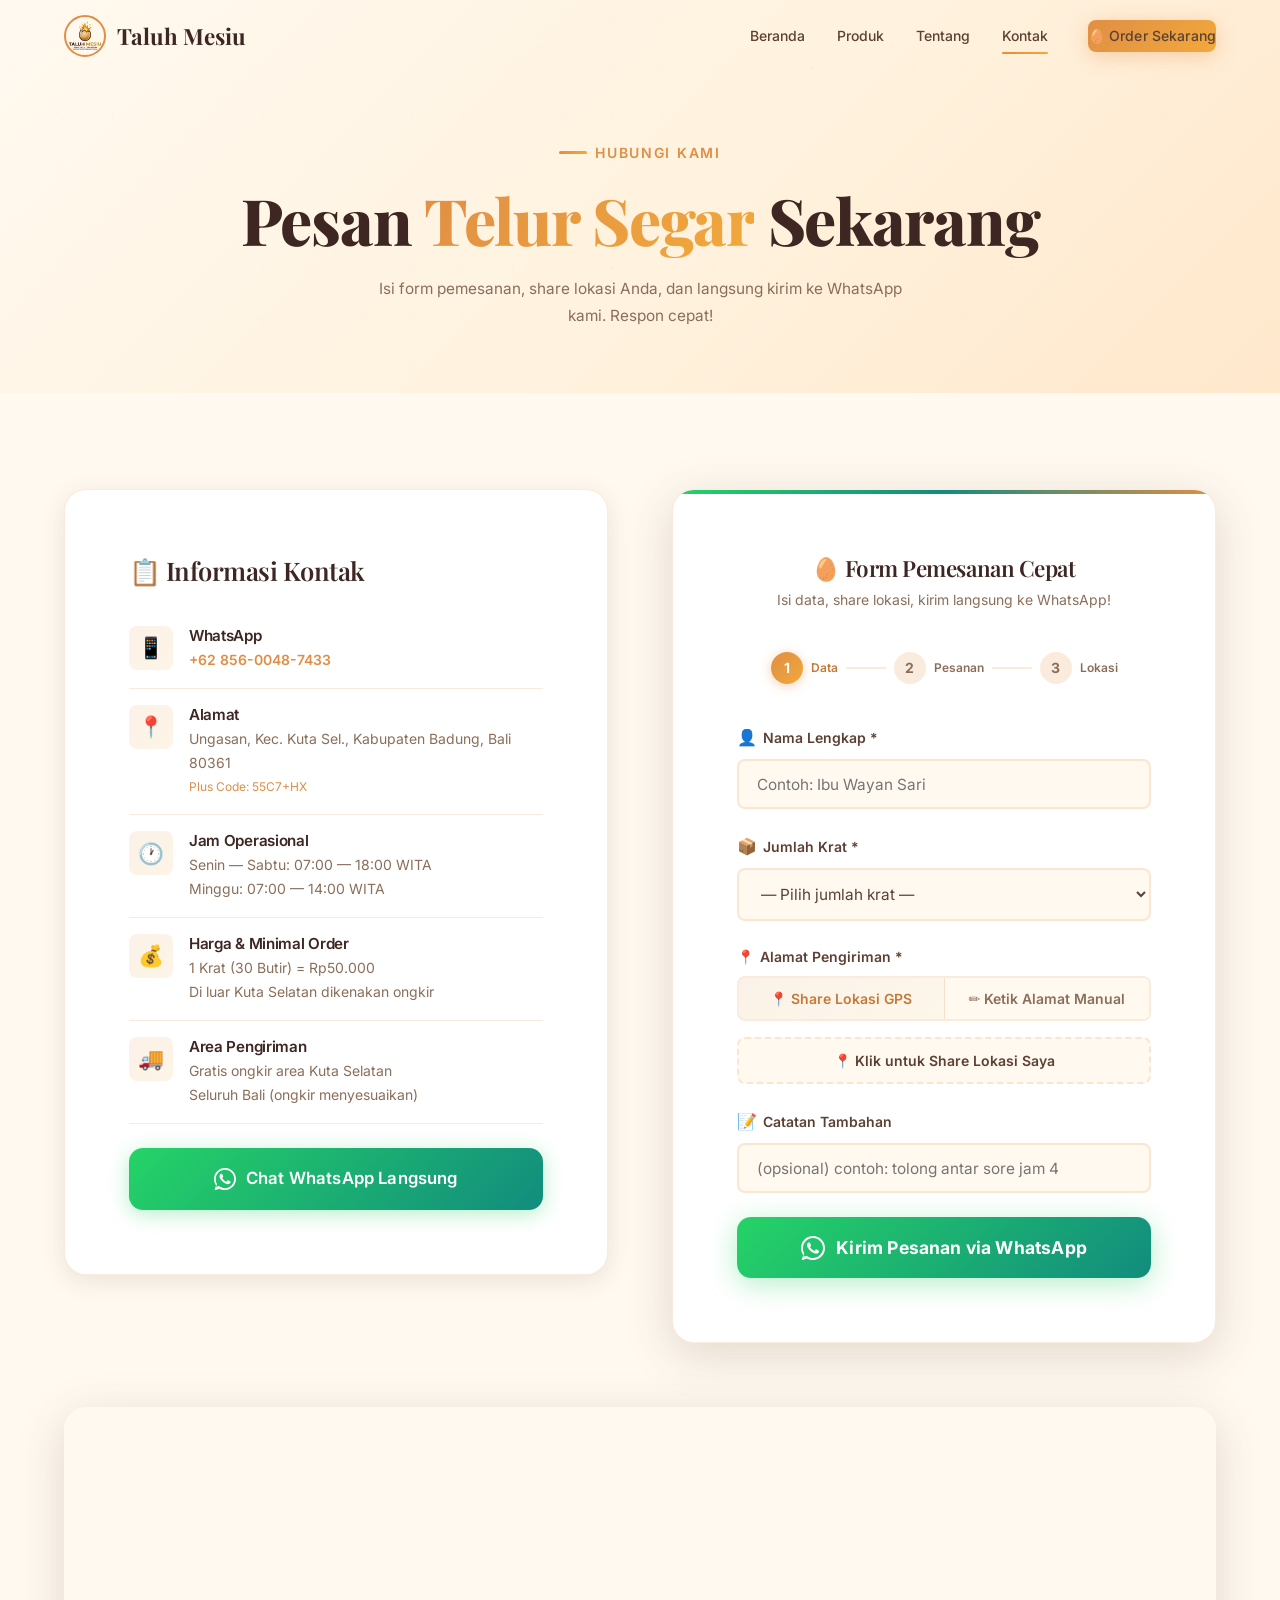
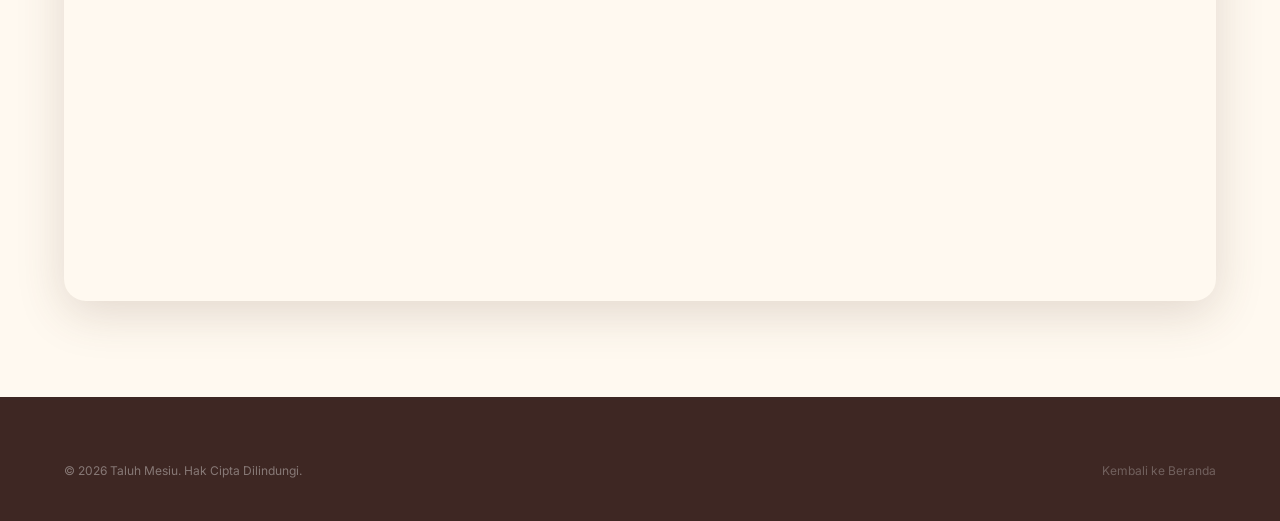
==== commit e38c1f94: "refactor: replace direct WhatsApp links with contact page navigation and update site structure" ====
--- a/public/template/contact_page.html
+++ b/public/template/contact_page.html
@@ -26,14 +26,28 @@
         rel="stylesheet">
     <link rel="stylesheet" href="../static/css/style.css">
 
-    <!-- Extra styles for contact page -->
     <style>
+        /* ===== Contact Hero ===== */
         .contact-hero {
             padding: calc(var(--nav-height) + var(--sp-xl)) 0 var(--sp-xl);
-            background: linear-gradient(135deg, var(--clr-bg) 0%, var(--clr-bg-alt) 100%);
+            background: linear-gradient(135deg, var(--clr-bg) 0%, var(--clr-bg-alt) 50%, #FFE8CC 100%);
             text-align: center;
-        }
-
+            position: relative;
+            overflow: hidden;
+        }
+
+        .contact-hero::before {
+            content: '';
+            position: absolute;
+            inset: 0;
+            opacity: 0.04;
+            background-image: radial-gradient(circle at 25% 35%, var(--clr-primary) 1px, transparent 1px),
+                radial-gradient(circle at 75% 65%, var(--clr-accent) 1px, transparent 1px);
+            background-size: 50px 50px, 70px 70px;
+            pointer-events: none;
+        }
+
+        /* ===== Contact Grid ===== */
         .contact-grid {
             display: grid;
             grid-template-columns: 1fr 1fr;
@@ -41,6 +55,7 @@
             align-items: start;
         }
 
+        /* ===== Info Card ===== */
         .contact-card {
             background: var(--clr-white);
             border-radius: var(--radius-lg);
@@ -93,38 +108,137 @@
             margin-bottom: 0;
         }
 
-        .contact-form-card {
+        /* ===== Order Form Card ===== */
+        .order-form-card {
             background: var(--clr-white);
             border-radius: var(--radius-lg);
             padding: var(--sp-xl);
-            box-shadow: var(--shadow-md);
+            box-shadow: var(--shadow-lg);
             border: 1px solid var(--clr-divider);
-        }
-
+            position: relative;
+            overflow: hidden;
+        }
+
+        .order-form-card::before {
+            content: '';
+            position: absolute;
+            top: 0;
+            left: 0;
+            right: 0;
+            height: 4px;
+            background: linear-gradient(90deg, #25D366 0%, #128C7E 50%, var(--clr-primary) 100%);
+        }
+
+        .form-header {
+            text-align: center;
+            margin-bottom: var(--sp-lg);
+        }
+
+        .form-header h3 {
+            font-size: 1.4rem;
+            margin-bottom: 0.4rem;
+        }
+
+        .form-header p {
+            font-size: var(--fs-small);
+            color: var(--clr-text-light);
+            margin-bottom: 0;
+        }
+
+        /* ===== Step Indicators ===== */
+        .form-steps {
+            display: flex;
+            align-items: center;
+            justify-content: center;
+            gap: 0;
+            margin-bottom: var(--sp-lg);
+        }
+
+        .step-indicator {
+            display: flex;
+            align-items: center;
+            gap: 0.5rem;
+        }
+
+        .step-num {
+            width: 32px;
+            height: 32px;
+            border-radius: var(--radius-full);
+            background: var(--clr-divider);
+            color: var(--clr-text-light);
+            display: flex;
+            align-items: center;
+            justify-content: center;
+            font-size: var(--fs-small);
+            font-weight: 700;
+            transition: all var(--transition-normal);
+        }
+
+        .step-label {
+            font-size: var(--fs-xs);
+            font-weight: 600;
+            color: var(--clr-text-light);
+            transition: color var(--transition-normal);
+        }
+
+        .step-line {
+            width: 40px;
+            height: 2px;
+            background: var(--clr-divider);
+            margin: 0 0.5rem;
+            transition: background var(--transition-normal);
+        }
+
+        .step-indicator.active .step-num {
+            background: linear-gradient(135deg, var(--clr-primary), var(--clr-accent));
+            color: var(--clr-white);
+            box-shadow: 0 2px 12px rgba(224, 142, 69, 0.4);
+        }
+
+        .step-indicator.active .step-label {
+            color: var(--clr-primary-dark);
+        }
+
+        .step-indicator.completed .step-num {
+            background: var(--clr-success);
+            color: var(--clr-white);
+        }
+
+        .step-line.active {
+            background: linear-gradient(90deg, var(--clr-success), var(--clr-primary));
+        }
+
+        /* ===== Form Groups ===== */
         .form-group {
             margin-bottom: var(--sp-md);
         }
 
         .form-group label {
-            display: block;
+            display: flex;
+            align-items: center;
+            gap: 0.4rem;
             font-weight: 600;
             font-size: var(--fs-small);
-            margin-bottom: 0.4rem;
+            margin-bottom: 0.5rem;
             color: var(--clr-text);
+        }
+
+        .form-group label .label-icon {
+            font-size: 1rem;
         }
 
         .form-group input,
         .form-group textarea,
         .form-group select {
             width: 100%;
-            padding: 0.75rem 1rem;
+            padding: 0.85rem 1.1rem;
             border: 2px solid var(--clr-divider);
             border-radius: var(--radius-sm);
             font-family: var(--ff-body);
             font-size: var(--fs-body);
             color: var(--clr-text);
             background: var(--clr-bg);
-            transition: border-color var(--transition-fast);
+            transition: all var(--transition-fast);
             outline: none;
         }
 
@@ -132,19 +246,402 @@
         .form-group textarea:focus,
         .form-group select:focus {
             border-color: var(--clr-primary);
-            box-shadow: 0 0 0 3px rgba(224, 142, 69, 0.15);
+            box-shadow: 0 0 0 4px rgba(224, 142, 69, 0.12);
+            background: var(--clr-white);
+        }
+
+        .form-group input.error,
+        .form-group textarea.error,
+        .form-group select.error {
+            border-color: #E53935;
+            box-shadow: 0 0 0 4px rgba(229, 57, 53, 0.1);
+        }
+
+        .form-group .error-msg {
+            display: none;
+            font-size: var(--fs-xs);
+            color: #E53935;
+            margin-top: 0.3rem;
+            font-weight: 500;
+        }
+
+        .form-group .error-msg.show {
+            display: block;
+            animation: fadeInUp 0.3s var(--ease-out);
         }
 
         .form-group textarea {
             resize: vertical;
-            min-height: 120px;
-        }
-
-        /* Honeypot field (anti-spam) */
+            min-height: 80px;
+        }
+
+        /* ===== Live Price Preview ===== */
+        .price-preview {
+            background: linear-gradient(135deg, rgba(224, 142, 69, 0.08), rgba(242, 169, 59, 0.06));
+            border: 1px solid rgba(224, 142, 69, 0.2);
+            border-radius: var(--radius-md);
+            padding: var(--sp-md);
+            margin-bottom: var(--sp-md);
+            display: none;
+            animation: fadeInUp 0.4s var(--ease-out);
+        }
+
+        .price-preview.show {
+            display: block;
+        }
+
+        .price-row {
+            display: flex;
+            justify-content: space-between;
+            align-items: center;
+            font-size: var(--fs-small);
+            color: var(--clr-text-light);
+            padding: 0.3rem 0;
+        }
+
+        .price-row.total {
+            border-top: 2px solid var(--clr-divider);
+            margin-top: 0.5rem;
+            padding-top: 0.6rem;
+            font-size: 1.1rem;
+            font-weight: 700;
+            color: var(--clr-primary-dark);
+        }
+
+        .price-row .amount {
+            font-weight: 600;
+        }
+
+        /* ===== Alamat & Location Section ===== */
+        .alamat-section {
+            margin-bottom: var(--sp-md);
+        }
+
+        .alamat-section>label {
+            display: flex;
+            align-items: center;
+            gap: 0.4rem;
+            font-weight: 600;
+            font-size: var(--fs-small);
+            margin-bottom: 0.5rem;
+            color: var(--clr-text);
+        }
+
+        .alamat-tabs {
+            display: flex;
+            gap: 0;
+            margin-bottom: var(--sp-sm);
+            border-radius: var(--radius-sm);
+            overflow: hidden;
+            border: 2px solid var(--clr-divider);
+        }
+
+        .alamat-tab {
+            flex: 1;
+            display: flex;
+            align-items: center;
+            justify-content: center;
+            gap: 0.4rem;
+            padding: 0.75rem 0.8rem;
+            background: var(--clr-bg);
+            color: var(--clr-text-light);
+            font-family: var(--ff-body);
+            font-size: var(--fs-small);
+            font-weight: 600;
+            cursor: pointer;
+            transition: all var(--transition-normal);
+            border: none;
+        }
+
+        .alamat-tab:first-child {
+            border-right: 1px solid var(--clr-divider);
+        }
+
+        .alamat-tab.active {
+            background: linear-gradient(135deg, rgba(224, 142, 69, 0.12), rgba(242, 169, 59, 0.1));
+            color: var(--clr-primary-dark);
+        }
+
+        .alamat-tab:hover:not(.active) {
+            background: rgba(224, 142, 69, 0.05);
+        }
+
+        .alamat-panel {
+            display: none;
+            animation: fadeInUp 0.3s var(--ease-out);
+        }
+
+        .alamat-panel.show {
+            display: block;
+        }
+
+        .alamat-error-msg {
+            display: none;
+            font-size: var(--fs-xs);
+            color: #E53935;
+            margin-top: 0.3rem;
+            font-weight: 500;
+        }
+
+        .alamat-error-msg.show {
+            display: block;
+            animation: fadeInUp 0.3s var(--ease-out);
+        }
+
+        .location-actions {
+            display: flex;
+            gap: var(--sp-sm);
+            margin-bottom: var(--sp-sm);
+        }
+
+        .btn-location {
+            flex: 1;
+            display: flex;
+            align-items: center;
+            justify-content: center;
+            gap: 0.5rem;
+            padding: 0.8rem 1rem;
+            border: 2px dashed var(--clr-divider);
+            border-radius: var(--radius-sm);
+            background: var(--clr-bg);
+            color: var(--clr-text);
+            font-family: var(--ff-body);
+            font-size: var(--fs-small);
+            font-weight: 600;
+            cursor: pointer;
+            transition: all var(--transition-normal);
+        }
+
+        .btn-location:hover {
+            border-color: var(--clr-primary);
+            background: rgba(224, 142, 69, 0.06);
+            color: var(--clr-primary-dark);
+        }
+
+        .btn-location.loading {
+            pointer-events: none;
+            opacity: 0.7;
+        }
+
+        .btn-location.success {
+            border-color: var(--clr-success);
+            background: rgba(102, 187, 106, 0.08);
+            color: #2E7D32;
+            border-style: solid;
+        }
+
+        .btn-location .spinner {
+            display: none;
+            width: 16px;
+            height: 16px;
+            border: 2px solid var(--clr-divider);
+            border-top-color: var(--clr-primary);
+            border-radius: 50%;
+            animation: spin 0.8s linear infinite;
+        }
+
+        .btn-location.loading .spinner {
+            display: inline-block;
+        }
+
+        .btn-location.loading .loc-icon-text {
+            display: none;
+        }
+
+        @keyframes spin {
+            to {
+                transform: rotate(360deg);
+            }
+        }
+
+        /* ===== Map Preview ===== */
+        .map-preview {
+            display: none;
+            border-radius: var(--radius-md);
+            overflow: hidden;
+            border: 2px solid rgba(102, 187, 106, 0.3);
+            margin-bottom: var(--sp-sm);
+            position: relative;
+            animation: fadeInUp 0.5s var(--ease-out);
+        }
+
+        .map-preview.show {
+            display: block;
+        }
+
+        .map-preview iframe {
+            width: 100%;
+            height: 200px;
+            border: none;
+        }
+
+        .map-preview .map-badge {
+            position: absolute;
+            top: var(--sp-xs);
+            left: var(--sp-xs);
+            background: rgba(46, 125, 50, 0.9);
+            color: var(--clr-white);
+            font-size: var(--fs-xs);
+            font-weight: 600;
+            padding: 0.25rem 0.6rem;
+            border-radius: 50px;
+            backdrop-filter: blur(8px);
+        }
+
+        .location-link {
+            display: flex;
+            align-items: center;
+            gap: 0.4rem;
+            font-size: var(--fs-xs);
+            color: var(--clr-success);
+            font-weight: 500;
+            word-break: break-all;
+        }
+
+        /* ===== Honeypot ===== */
         .hp-field {
             display: none !important;
         }
 
+        /* ===== Submit Button ===== */
+        .btn-submit-wa {
+            width: 100%;
+            background: linear-gradient(135deg, #25D366 0%, #128C7E 100%);
+            color: var(--clr-white);
+            box-shadow: 0 6px 28px rgba(37, 211, 102, 0.35);
+            padding: 1.15rem 2rem;
+            font-size: 1.1rem;
+            font-weight: 700;
+            border: none;
+            border-radius: var(--radius-md);
+            cursor: pointer;
+            display: flex;
+            align-items: center;
+            justify-content: center;
+            gap: 0.7rem;
+            font-family: var(--ff-body);
+            transition: all var(--transition-normal);
+            position: relative;
+            overflow: hidden;
+            letter-spacing: 0.01em;
+        }
+
+        .btn-submit-wa::after {
+            content: '';
+            position: absolute;
+            inset: 0;
+            background: linear-gradient(135deg, rgba(255, 255, 255, 0.18) 0%, transparent 50%);
+            opacity: 0;
+            transition: opacity var(--transition-fast);
+        }
+
+        .btn-submit-wa:hover {
+            transform: translateY(-3px) scale(1.02);
+            box-shadow: 0 12px 44px rgba(37, 211, 102, 0.5);
+        }
+
+        .btn-submit-wa:hover::after {
+            opacity: 1;
+        }
+
+        .btn-submit-wa:active {
+            transform: translateY(-1px) scale(0.98);
+        }
+
+        .btn-submit-wa svg {
+            width: 24px;
+            height: 24px;
+            flex-shrink: 0;
+        }
+
+        .btn-submit-wa:disabled {
+            opacity: 0.6;
+            pointer-events: none;
+        }
+
+        /* ===== Success Overlay ===== */
+        .form-success-overlay {
+            display: none;
+            position: absolute;
+            inset: 0;
+            background: rgba(255, 255, 255, 0.95);
+            backdrop-filter: blur(8px);
+            z-index: 10;
+            flex-direction: column;
+            align-items: center;
+            justify-content: center;
+            text-align: center;
+            padding: var(--sp-xl);
+            animation: fadeIn 0.4s var(--ease-out);
+            border-radius: var(--radius-lg);
+        }
+
+        .form-success-overlay.show {
+            display: flex;
+        }
+
+        .success-icon {
+            width: 72px;
+            height: 72px;
+            border-radius: var(--radius-full);
+            background: linear-gradient(135deg, #25D366, #128C7E);
+            display: flex;
+            align-items: center;
+            justify-content: center;
+            font-size: 2rem;
+            margin-bottom: var(--sp-md);
+            animation: bounceIn 0.6s var(--ease-bounce);
+        }
+
+        .form-success-overlay h3 {
+            margin-bottom: 0.4rem;
+            font-size: 1.3rem;
+        }
+
+        .form-success-overlay p {
+            color: var(--clr-text-light);
+            font-size: var(--fs-small);
+        }
+
+        @keyframes bounceIn {
+            0% {
+                transform: scale(0);
+                opacity: 0;
+            }
+
+            60% {
+                transform: scale(1.15);
+            }
+
+            100% {
+                transform: scale(1);
+                opacity: 1;
+            }
+        }
+
+        @keyframes fadeIn {
+            from {
+                opacity: 0;
+            }
+
+            to {
+                opacity: 1;
+            }
+        }
+
+        @keyframes fadeInUp {
+            from {
+                opacity: 0;
+                transform: translateY(12px);
+            }
+
+            to {
+                opacity: 1;
+                transform: translateY(0);
+            }
+        }
+
+        /* ===== Full-width Map ===== */
         .contact-map-full {
             margin-top: var(--sp-xl);
             border-radius: var(--radius-lg);
@@ -159,6 +656,7 @@
             border: none;
         }
 
+        /* ===== Responsive ===== */
         @media (max-width: 768px) {
             .contact-grid {
                 grid-template-columns: 1fr;
@@ -166,6 +664,22 @@
 
             .contact-map-full {
                 aspect-ratio: 16 / 9;
+            }
+
+            .location-actions {
+                flex-direction: column;
+            }
+
+            .form-steps {
+                gap: 0;
+            }
+
+            .step-label {
+                display: none;
+            }
+
+            .step-line {
+                width: 30px;
             }
         }
     </style>
@@ -206,13 +720,11 @@
 
             <div class="nav-links" id="nav-links" role="menubar">
                 <a href="../../index.html" role="menuitem">Beranda</a>
-                <a href="../../index.html#keunggulan" role="menuitem">Keunggulan</a>
                 <a href="../../index.html#produk" role="menuitem">Produk</a>
-                <a href="../../index.html#lokasi" role="menuitem">Lokasi</a>
+                <a href="index_page.html" role="menuitem">Tentang</a>
                 <a href="contact_page.html" class="active" role="menuitem">Kontak</a>
-                <a href="https://wa.me/6285600487433?text=Halo%20Taluh%20Mesiu%2C%20saya%20mau%20pesan%20telur"
-                    target="_blank" rel="noopener noreferrer" class="btn btn-primary btn-sm nav-cta" role="menuitem">
-                    Order Sekarang
+                <a href="contact_page.html" class="btn btn-primary btn-sm nav-cta" role="menuitem">
+                    🥚 Order Sekarang
                 </a>
             </div>
 
@@ -223,21 +735,21 @@
     </nav>
 
     <main>
-        <!-- Contact Hero -->
+        <!-- ===== Contact Hero ===== -->
         <section class="contact-hero" aria-labelledby="contact-heading">
-            <div class="container">
+            <div class="container" style="position:relative;z-index:2;">
                 <span class="section-label">Hubungi Kami</span>
                 <h1 id="contact-heading">Pesan <span class="text-gradient">Telur Segar</span> Sekarang</h1>
-                <p style="max-width:560px;margin:var(--sp-sm) auto 0;color:var(--clr-text-light);">Hubungi Taluh Mesiu
-                    untuk pemesanan telur ayam segar berkualitas. Respon cepat via WhatsApp!</p>
+                <p style="max-width:560px;margin:var(--sp-sm) auto 0;color:var(--clr-text-light);">Isi form
+                    pemesanan, share lokasi Anda, dan langsung kirim ke WhatsApp kami. Respon cepat!</p>
             </div>
         </section>
 
-        <!-- Contact Content -->
-        <section class="section-padding" aria-label="Informasi kontak dan formulir">
+        <!-- ===== Contact Content ===== -->
+        <section class="section-padding" aria-label="Informasi kontak dan formulir pemesanan">
             <div class="container">
                 <div class="contact-grid">
-                    <!-- Info Card -->
+                    <!-- ===== Info Card ===== -->
                     <div class="contact-card reveal" id="contact-info-card">
                         <h3>📋 Informasi Kontak</h3>
 
@@ -286,7 +798,7 @@
 
                         <div style="margin-top:var(--sp-md);">
                             <a href="https://wa.me/6285600487433?text=Halo%20Taluh%20Mesiu%2C%20saya%20mau%20pesan%20telur.%20Bisa%20info%20ketersediaan%3F"
-                                class="btn btn-wa" target="_blank" rel="noopener noreferrer" style="width:100;"
+                                class="btn btn-wa" target="_blank" rel="noopener noreferrer" style="width:100%;"
                                 id="cta-contact-wa">
                                 <svg xmlns="http://www.w3.org/2000/svg" viewBox="0 0 24 24" width="20" height="20"
                                     fill="currentColor" aria-hidden="true">
@@ -300,42 +812,149 @@
                         </div>
                     </div>
 
-                    <!-- Order Form Card -->
-                    <div class="contact-form-card reveal" id="contact-form-card">
-                        <h3 style="display:flex;align-items:center;gap:0.6rem;margin-bottom:var(--sp-md);">🥚 Form
-                            Pemesanan Cepat</h3>
-                        <p style="font-size:var(--fs-small);color:var(--clr-text-light);margin-bottom:var(--sp-md);">Isi
-                            form di bawah, lalu klik kirim untuk langsung terhubung ke WhatsApp kami.</p>
+                    <!-- ===== Order Form Card ===== -->
+                    <div class="order-form-card reveal" id="order-form-card">
+                        <!-- Success Overlay -->
+                        <div class="form-success-overlay" id="form-success">
+                            <div class="success-icon">✅</div>
+                            <h3>Pesanan Siap Dikirim!</h3>
+                            <p>Mengarahkan ke WhatsApp...</p>
+                        </div>
+
+                        <div class="form-header">
+                            <h3>🥚 Form Pemesanan Cepat</h3>
+                            <p>Isi data, share lokasi, kirim langsung ke WhatsApp!</p>
+                        </div>
+
+                        <!-- Step Indicators -->
+                        <div class="form-steps" id="form-steps">
+                            <div class="step-indicator active" data-step="1">
+                                <div class="step-num">1</div>
+                                <span class="step-label">Data</span>
+                            </div>
+                            <div class="step-line"></div>
+                            <div class="step-indicator" data-step="2">
+                                <div class="step-num">2</div>
+                                <span class="step-label">Pesanan</span>
+                            </div>
+                            <div class="step-line"></div>
+                            <div class="step-indicator" data-step="3">
+                                <div class="step-num">3</div>
+                                <span class="step-label">Lokasi</span>
+                            </div>
+                        </div>
 
                         <form id="order-form" novalidate>
+                            <!-- Nama -->
+                            <div class="form-group" id="group-nama">
+                                <label for="nama"><span class="label-icon">👤</span> Nama Lengkap *</label>
+                                <input type="text" id="nama" name="nama" required placeholder="Contoh: Ibu Wayan Sari"
+                                    autocomplete="name" maxlength="100">
+                                <div class="error-msg" id="error-nama">Mohon isi nama Anda</div>
+                            </div>
+
+                            <!-- Jumlah Krat -->
+                            <div class="form-group" id="group-jumlah">
+                                <label for="jumlah"><span class="label-icon">📦</span> Jumlah Krat *</label>
+                                <select id="jumlah" name="jumlah" required>
+                                    <option value="">— Pilih jumlah krat —</option>
+                                    <option value="1" data-price="50000" data-butir="30">1 Krat (30 butir) — Rp50.000
+                                    </option>
+                                    <option value="2" data-price="100000" data-butir="60">2 Krat (60 butir) —
+                                        Rp100.000</option>
+                                    <option value="3" data-price="150000" data-butir="90">3 Krat (90 butir) —
+                                        Rp150.000</option>
+                                    <option value="5" data-price="250000" data-butir="150">5 Krat (150 butir) —
+                                        Rp250.000</option>
+                                    <option value="10" data-price="0" data-butir="300">10+ Krat (Grosir) — Hubungi
+                                        untuk harga</option>
+                                </select>
+                                <div class="error-msg" id="error-jumlah">Mohon pilih jumlah krat</div>
+                            </div>
+
+                            <!-- Live Price Preview -->
+                            <div class="price-preview" id="price-preview">
+                                <div class="price-row">
+                                    <span>Jumlah</span>
+                                    <span class="amount" id="preview-jumlah">—</span>
+                                </div>
+                                <div class="price-row">
+                                    <span>Total Butir</span>
+                                    <span class="amount" id="preview-butir">—</span>
+                                </div>
+                                <div class="price-row total">
+                                    <span>Total Harga</span>
+                                    <span class="amount" id="preview-harga">—</span>
+                                </div>
+                            </div>
+
+                            <!-- Alamat & Lokasi (Unified) -->
+                            <div class="alamat-section" id="alamat-section">
+                                <label><span class="label-icon">📍</span> Alamat Pengiriman *</label>
+
+                                <!-- Tab Switcher -->
+                                <div class="alamat-tabs">
+                                    <button type="button" class="alamat-tab active" id="tab-gps" data-tab="gps">
+                                        📍 Share Lokasi GPS
+                                    </button>
+                                    <button type="button" class="alamat-tab" id="tab-manual" data-tab="manual">
+                                        ✏️ Ketik Alamat Manual
+                                    </button>
+                                </div>
+
+                                <!-- Panel: GPS Share -->
+                                <div class="alamat-panel show" id="panel-gps">
+                                    <div class="location-actions">
+                                        <button type="button" class="btn-location" id="btn-share-location"
+                                            aria-label="Share lokasi GPS Anda" style="width:100%;">
+                                            <span class="spinner"></span>
+                                            <span class="loc-icon-text">📍 Klik untuk Share Lokasi Saya</span>
+                                        </button>
+                                    </div>
+
+                                    <!-- Map Preview -->
+                                    <div class="map-preview" id="map-preview">
+                                        <div class="map-badge">📍 Lokasi Anda</div>
+                                        <iframe id="map-preview-iframe" title="Preview lokasi Anda di Google Maps"
+                                            allowfullscreen="" loading="lazy"></iframe>
+                                    </div>
+
+                                    <!-- Location Link Display -->
+                                    <div class="location-link" id="location-link-display" style="display:none;">
+                                        ✅ <span id="location-link-text"></span>
+                                    </div>
+                                </div>
+
+                                <!-- Panel: Manual Text -->
+                                <div class="alamat-panel" id="panel-manual">
+                                    <div class="form-group" style="margin-bottom:0.5rem;">
+                                        <textarea id="alamat" name="alamat"
+                                            placeholder="Ketik alamat lengkap Anda, contoh:\nJl. Raya Ungasan No. 12, Kuta Selatan, Bali"
+                                            maxlength="500" rows="3"></textarea>
+                                    </div>
+                                    <p style="font-size:var(--fs-xs);color:var(--clr-text-light);margin:0 0 0.5rem;">
+                                        Atau paste link Google Maps:</p>
+                                    <div class="form-group" style="margin-bottom:0;">
+                                        <input type="url" id="manual-maps-link" name="manual_maps_link"
+                                            placeholder="https://maps.app.goo.gl/... (opsional)">
+                                    </div>
+                                </div>
+
+                                <div class="alamat-error-msg" id="error-alamat">Mohon share lokasi atau ketik alamat
+                                    pengiriman</div>
+
+                                <!-- Hidden fields -->
+                                <input type="hidden" id="location-lat" name="location_lat">
+                                <input type="hidden" id="location-lng" name="location_lng">
+                                <input type="hidden" id="location-maps-url" name="location_maps_url">
+                                <input type="hidden" id="alamat-mode" name="alamat_mode" value="gps">
+                            </div>
+
+                            <!-- Catatan -->
                             <div class="form-group">
-                                <label for="nama">Nama Lengkap *</label>
-                                <input type="text" id="nama" name="nama" required placeholder="Nama Anda"
-                                    autocomplete="name" maxlength="100">
-                            </div>
-
-                            <div class="form-group">
-                                <label for="jumlah">Jumlah Krat *</label>
-                                <select id="jumlah" name="jumlah" required>
-                                    <option value="">— Pilih jumlah —</option>
-                                    <option value="1 Krat (30 butir) - Rp50.000">1 Krat (30 butir) — Rp50.000</option>
-                                    <option value="2 Krat (60 butir) - Rp100.000">2 Krat (60 butir) — Rp100.000</option>
-                                    <option value="3 Krat (90 butir) - Rp150.000">3 Krat (90 butir) — Rp150.000</option>
-                                    <option value="5 Krat (150 butir) - Rp250.000">5 Krat (150 butir) — Rp250.000
-                                    </option>
-                                    <option value="10+ Krat (Grosir)">10+ Krat (Grosir) — Hubungi untuk harga</option>
-                                </select>
-                            </div>
-
-                            <div class="form-group">
-                                <label for="alamat">Alamat Pengiriman *</label>
-                                <textarea id="alamat" name="alamat" required
-                                    placeholder="Alamat lengkap untuk pengiriman" maxlength="500"></textarea>
-                            </div>
-
-                            <div class="form-group">
-                                <label for="catatan">Catatan Tambahan</label>
-                                <input type="text" id="catatan" name="catatan" placeholder="(opsional)" maxlength="200">
+                                <label for="catatan"><span class="label-icon">📝</span> Catatan Tambahan</label>
+                                <input type="text" id="catatan" name="catatan"
+                                    placeholder="(opsional) contoh: tolong antar sore jam 4" maxlength="200">
                             </div>
 
                             <!-- Honeypot anti-spam -->
@@ -344,9 +963,10 @@
                                 <input type="text" id="website" name="website" tabindex="-1" autocomplete="off">
                             </div>
 
-                            <button type="submit" class="btn btn-wa btn-lg" style="width:100%;" id="cta-form-submit">
-                                <svg xmlns="http://www.w3.org/2000/svg" viewBox="0 0 24 24" width="20" height="20"
-                                    fill="currentColor" aria-hidden="true">
+                            <!-- Submit Button -->
+                            <button type="submit" class="btn-submit-wa" id="cta-form-submit">
+                                <svg xmlns="http://www.w3.org/2000/svg" viewBox="0 0 24 24" fill="currentColor"
+                                    aria-hidden="true">
                                     <path
                                         d="M17.472 14.382c-.297-.149-1.758-.867-2.03-.967-.273-.099-.471-.148-.67.15-.197.297-.767.966-.94 1.164-.173.199-.347.223-.644.075-.297-.15-1.255-.463-2.39-1.475-.883-.788-1.48-1.761-1.653-2.059-.173-.297-.018-.458.13-.606.134-.133.298-.347.446-.52.149-.174.198-.298.298-.497.099-.198.05-.371-.025-.52-.075-.149-.669-1.612-.916-2.207-.242-.579-.487-.5-.669-.51-.173-.008-.371-.01-.57-.01-.198 0-.52.074-.792.372-.272.297-1.04 1.016-1.04 2.479 0 1.462 1.065 2.875 1.213 3.074.149.198 2.096 3.2 5.077 4.487.709.306 1.262.489 1.694.625.712.227 1.36.195 1.871.118.571-.085 1.758-.719 2.006-1.413.248-.694.248-1.289.173-1.413-.074-.124-.272-.198-.57-.347z" />
                                     <path
@@ -386,46 +1006,330 @@
     <!-- Scripts -->
     <script src="../static/js/main.js" defer></script>
     <script>
-        // Contact Form → WhatsApp message builder
+        'use strict';
         document.addEventListener('DOMContentLoaded', () => {
+            // ===== Elements =====
             const form = document.getElementById('order-form');
-            if (form) {
-                form.addEventListener('submit', (e) => {
-                    e.preventDefault();
-
-                    // Honeypot check
-                    const hp = document.getElementById('website');
-                    if (hp && hp.value) return;
-
-                    const nama = document.getElementById('nama');
-                    const jumlah = document.getElementById('jumlah');
-                    const alamat = document.getElementById('alamat');
-                    const catatan = document.getElementById('catatan');
-
-                    // Basic validation using textContent-safe values
-                    if (!nama.value.trim() || !jumlah.value || !alamat.value.trim()) {
-                        alert('Mohon lengkapi semua field yang bertanda *');
-                        return;
+            const namaInput = document.getElementById('nama');
+            const jumlahSelect = document.getElementById('jumlah');
+            const alamatInput = document.getElementById('alamat');
+            const catatanInput = document.getElementById('catatan');
+            const hpField = document.getElementById('website');
+            const alamatModeInput = document.getElementById('alamat-mode');
+
+            // Tabs
+            const tabGps = document.getElementById('tab-gps');
+            const tabManual = document.getElementById('tab-manual');
+            const panelGps = document.getElementById('panel-gps');
+            const panelManual = document.getElementById('panel-manual');
+
+            // Step indicators
+            const stepIndicators = document.querySelectorAll('.step-indicator');
+            const stepLines = document.querySelectorAll('.step-line');
+
+            // Price preview
+            const pricePreview = document.getElementById('price-preview');
+            const previewJumlah = document.getElementById('preview-jumlah');
+            const previewButir = document.getElementById('preview-butir');
+            const previewHarga = document.getElementById('preview-harga');
+
+            // Location
+            const btnShareLocation = document.getElementById('btn-share-location');
+            const manualMapsInput = document.getElementById('manual-maps-link');
+            const mapPreview = document.getElementById('map-preview');
+            const mapPreviewIframe = document.getElementById('map-preview-iframe');
+            const locationLinkDisplay = document.getElementById('location-link-display');
+            const locationLinkText = document.getElementById('location-link-text');
+            const locationLatInput = document.getElementById('location-lat');
+            const locationLngInput = document.getElementById('location-lng');
+            const locationMapsUrl = document.getElementById('location-maps-url');
+
+            // Success overlay
+            const formSuccess = document.getElementById('form-success');
+
+            const PHONE = '6285600487433';
+            let gpsAcquired = false;
+
+            // ===== Tab Switching =====
+            function switchTab(tab) {
+                const isGps = tab === 'gps';
+                tabGps.classList.toggle('active', isGps);
+                tabManual.classList.toggle('active', !isGps);
+                panelGps.classList.toggle('show', isGps);
+                panelManual.classList.toggle('show', !isGps);
+                alamatModeInput.value = tab;
+                clearAlamatError();
+            }
+
+            tabGps.addEventListener('click', () => switchTab('gps'));
+            tabManual.addEventListener('click', () => switchTab('manual'));
+
+            // ===== Step Progress Tracker =====
+            function updateSteps() {
+                let currentStep = 1;
+                if (namaInput.value.trim()) currentStep = 2;
+                if (namaInput.value.trim() && jumlahSelect.value) currentStep = 3;
+
+                stepIndicators.forEach((si, i) => {
+                    const step = i + 1;
+                    si.classList.remove('active', 'completed');
+                    if (step < currentStep) {
+                        si.classList.add('completed');
+                    } else if (step === currentStep) {
+                        si.classList.add('active');
                     }
-
-                    // Sanitize: strip HTML tags
-                    const sanitize = (str) => str.replace(/<[^>]*>/g, '').trim();
-
-                    const message = [
-                        `Halo Taluh Mesiu! Saya ingin pesan telur:`,
-                        ``,
-                        `📋 *Nama:* ${sanitize(nama.value)}`,
-                        `📦 *Jumlah:* ${sanitize(jumlah.value)}`,
-                        `📍 *Alamat:* ${sanitize(alamat.value)}`,
-                        catatan.value.trim() ? `📝 *Catatan:* ${sanitize(catatan.value)}` : '',
-                        ``,
-                        `Mohon konfirmasi ketersediaan dan total biayanya. Terima kasih! 🙏`
-                    ].filter(Boolean).join('\n');
-
-                    const waUrl = `https://wa.me/6285600487433?text=${encodeURIComponent(message)}`;
+                });
+
+                stepLines.forEach((line, i) => {
+                    line.classList.toggle('active', i < currentStep - 1);
+                });
+            }
+
+            namaInput.addEventListener('input', updateSteps);
+            jumlahSelect.addEventListener('change', updateSteps);
+
+            // ===== Live Price Preview =====
+            jumlahSelect.addEventListener('change', () => {
+                const selected = jumlahSelect.options[jumlahSelect.selectedIndex];
+                const price = parseInt(selected.getAttribute('data-price'), 10);
+                const butir = parseInt(selected.getAttribute('data-butir'), 10);
+                const kratCount = jumlahSelect.value;
+
+                if (kratCount) {
+                    pricePreview.classList.add('show');
+                    previewJumlah.textContent = kratCount + ' Krat';
+                    previewButir.textContent = butir + ' butir';
+
+                    if (price > 0) {
+                        previewHarga.textContent = 'Rp' + price.toLocaleString('id-ID');
+                    } else {
+                        previewHarga.textContent = 'Hubungi untuk harga';
+                    }
+                } else {
+                    pricePreview.classList.remove('show');
+                }
+
+                updateSteps();
+                clearError('jumlah');
+            });
+
+            // ===== GPS Location Sharing =====
+            btnShareLocation.addEventListener('click', () => {
+                if (!navigator.geolocation) {
+                    alert('Browser Anda tidak mendukung fitur lokasi. Silakan beralih ke tab "Ketik Alamat Manual".');
+                    return;
+                }
+
+                btnShareLocation.classList.add('loading');
+
+                navigator.geolocation.getCurrentPosition(
+                    (position) => {
+                        const lat = position.coords.latitude;
+                        const lng = position.coords.longitude;
+                        const mapsUrl = `https://maps.google.com/?q=${lat},${lng}`;
+
+                        // Store values
+                        locationLatInput.value = lat;
+                        locationLngInput.value = lng;
+                        locationMapsUrl.value = mapsUrl;
+                        gpsAcquired = true;
+
+                        // Show map preview
+                        mapPreviewIframe.src = `https://maps.google.com/maps?q=${lat},${lng}&z=16&ie=UTF8&output=embed`;
+                        mapPreview.classList.add('show');
+
+                        // Show link
+                        locationLinkText.textContent = mapsUrl;
+                        locationLinkDisplay.style.display = 'flex';
+
+                        // Update button state
+                        btnShareLocation.classList.remove('loading');
+                        btnShareLocation.classList.add('success');
+                        btnShareLocation.querySelector('.loc-icon-text').textContent = '✅ Lokasi Berhasil Didapatkan!';
+
+                        clearAlamatError();
+                        updateSteps();
+                    },
+                    (error) => {
+                        btnShareLocation.classList.remove('loading');
+                        let msg = 'Gagal mendapatkan lokasi. ';
+                        switch (error.code) {
+                            case error.PERMISSION_DENIED:
+                                msg += 'Izin lokasi ditolak. Silakan aktifkan GPS, atau beralih ke tab "Ketik Alamat Manual".';
+                                break;
+                            case error.POSITION_UNAVAILABLE:
+                                msg += 'Informasi lokasi tidak tersedia.';
+                                break;
+                            case error.TIMEOUT:
+                                msg += 'Waktu permintaan lokasi habis. Coba lagi.';
+                                break;
+                            default:
+                                msg += 'Terjadi kesalahan. Coba lagi.';
+                        }
+                        alert(msg);
+                    },
+                    {
+                        enableHighAccuracy: true,
+                        timeout: 15000,
+                        maximumAge: 0
+                    }
+                );
+            });
+
+            // ===== Manual Maps Link Auto-detect =====
+            if (manualMapsInput) {
+                manualMapsInput.addEventListener('input', () => {
+                    const link = manualMapsInput.value.trim();
+                    if (link && (link.includes('google.com/maps') || link.includes('maps.app.goo.gl') || link.includes('goo.gl/maps'))) {
+                        locationMapsUrl.value = link;
+
+                        const coordMatch = link.match(/@(-?\d+\.?\d*),(-?\d+\.?\d*)/);
+                        const qMatch = link.match(/[?&]q=(-?\d+\.?\d*),(-?\d+\.?\d*)/);
+                        const match = coordMatch || qMatch;
+
+                        if (match) {
+                            locationLatInput.value = match[1];
+                            locationLngInput.value = match[2];
+                        }
+                    }
+                });
+            }
+
+            // ===== Form Validation Helpers =====
+            function showError(fieldName) {
+                const group = document.getElementById('group-' + fieldName);
+                const errorMsg = document.getElementById('error-' + fieldName);
+                const input = group ? group.querySelector('input, select, textarea') : null;
+                if (input) input.classList.add('error');
+                if (errorMsg) errorMsg.classList.add('show');
+            }
+
+            function clearError(fieldName) {
+                const group = document.getElementById('group-' + fieldName);
+                const errorMsg = document.getElementById('error-' + fieldName);
+                const input = group ? group.querySelector('input, select, textarea') : null;
+                if (input) input.classList.remove('error');
+                if (errorMsg) errorMsg.classList.remove('show');
+            }
+
+            function showAlamatError() {
+                const errEl = document.getElementById('error-alamat');
+                if (errEl) errEl.classList.add('show');
+            }
+
+            function clearAlamatError() {
+                const errEl = document.getElementById('error-alamat');
+                if (errEl) errEl.classList.remove('show');
+            }
+
+            namaInput.addEventListener('input', () => clearError('nama'));
+            if (alamatInput) alamatInput.addEventListener('input', clearAlamatError);
+
+            // ===== Sanitizer =====
+            const sanitize = (str) => str.replace(/<[^>]*>/g, '').trim();
+
+            // ===== Form Submit → WhatsApp =====
+            form.addEventListener('submit', (e) => {
+                e.preventDefault();
+
+                // Honeypot check
+                if (hpField && hpField.value) return;
+
+                // Validate
+                let hasError = false;
+
+                if (!namaInput.value.trim()) {
+                    showError('nama');
+                    hasError = true;
+                }
+                if (!jumlahSelect.value) {
+                    showError('jumlah');
+                    hasError = true;
+                }
+
+                // Validate alamat based on active mode
+                const mode = alamatModeInput.value;
+                let alamatText = '';
+                let mapsUrl = locationMapsUrl.value || '';
+
+                if (mode === 'gps') {
+                    if (!gpsAcquired) {
+                        showAlamatError();
+                        hasError = true;
+                    } else {
+                        alamatText = 'Lihat lokasi di Google Maps';
+                    }
+                } else {
+                    // Manual mode
+                    const typed = alamatInput ? alamatInput.value.trim() : '';
+                    const mapsLink = manualMapsInput ? manualMapsInput.value.trim() : '';
+
+                    if (!typed && !mapsLink) {
+                        showAlamatError();
+                        hasError = true;
+                    } else {
+                        alamatText = typed || 'Lihat lokasi di Google Maps';
+                        if (mapsLink && !mapsUrl) {
+                            mapsUrl = mapsLink;
+                        }
+                    }
+                }
+
+                if (hasError) {
+                    const firstError = document.querySelector('.error, .alamat-error-msg.show');
+                    if (firstError) firstError.scrollIntoView({ behavior: 'smooth', block: 'center' });
+                    return;
+                }
+
+                // Get selected option text for display
+                const selectedOption = jumlahSelect.options[jumlahSelect.selectedIndex];
+                const kratCount = jumlahSelect.value;
+                const price = parseInt(selectedOption.getAttribute('data-price'), 10);
+                const butir = parseInt(selectedOption.getAttribute('data-butir'), 10);
+
+                let jumlahText = `${kratCount} Krat (${butir} butir)`;
+                if (price > 0) {
+                    jumlahText += ` — Rp${price.toLocaleString('id-ID')}`;
+                } else {
+                    jumlahText += ' — Hubungi untuk harga grosir';
+                }
+
+                // Build WhatsApp message
+                const parts = [
+                    `Halo Taluh Mesiu! 🥚 Saya ingin pesan telur:`,
+                    ``,
+                    `📋 *Nama:* ${sanitize(namaInput.value)}`,
+                    `📦 *Pesanan:* ${jumlahText}`,
+                ];
+
+                if (alamatText && alamatText !== 'Lihat lokasi di Google Maps') {
+                    parts.push(`🏠 *Alamat:* ${sanitize(alamatText)}`);
+                }
+
+                if (mapsUrl) {
+                    parts.push(`📍 *Lokasi Google Maps:* ${mapsUrl}`);
+                }
+
+                if (catatanInput.value.trim()) {
+                    parts.push(`📝 *Catatan:* ${sanitize(catatanInput.value)}`);
+                }
+
+                parts.push(``);
+                parts.push(`Mohon konfirmasi ketersediaan dan total biayanya. Terima kasih! 🙏`);
+
+                const message = parts.filter(Boolean).join('\n');
+                const waUrl = `https://wa.me/${PHONE}?text=${encodeURIComponent(message)}`;
+
+                // Show success overlay with animation
+                formSuccess.classList.add('show');
+
+                setTimeout(() => {
                     window.open(waUrl, '_blank', 'noopener,noreferrer');
-                });
-            }
+                    setTimeout(() => {
+                        formSuccess.classList.remove('show');
+                    }, 3000);
+                }, 800);
+            });
         });
     </script>
 </body>
